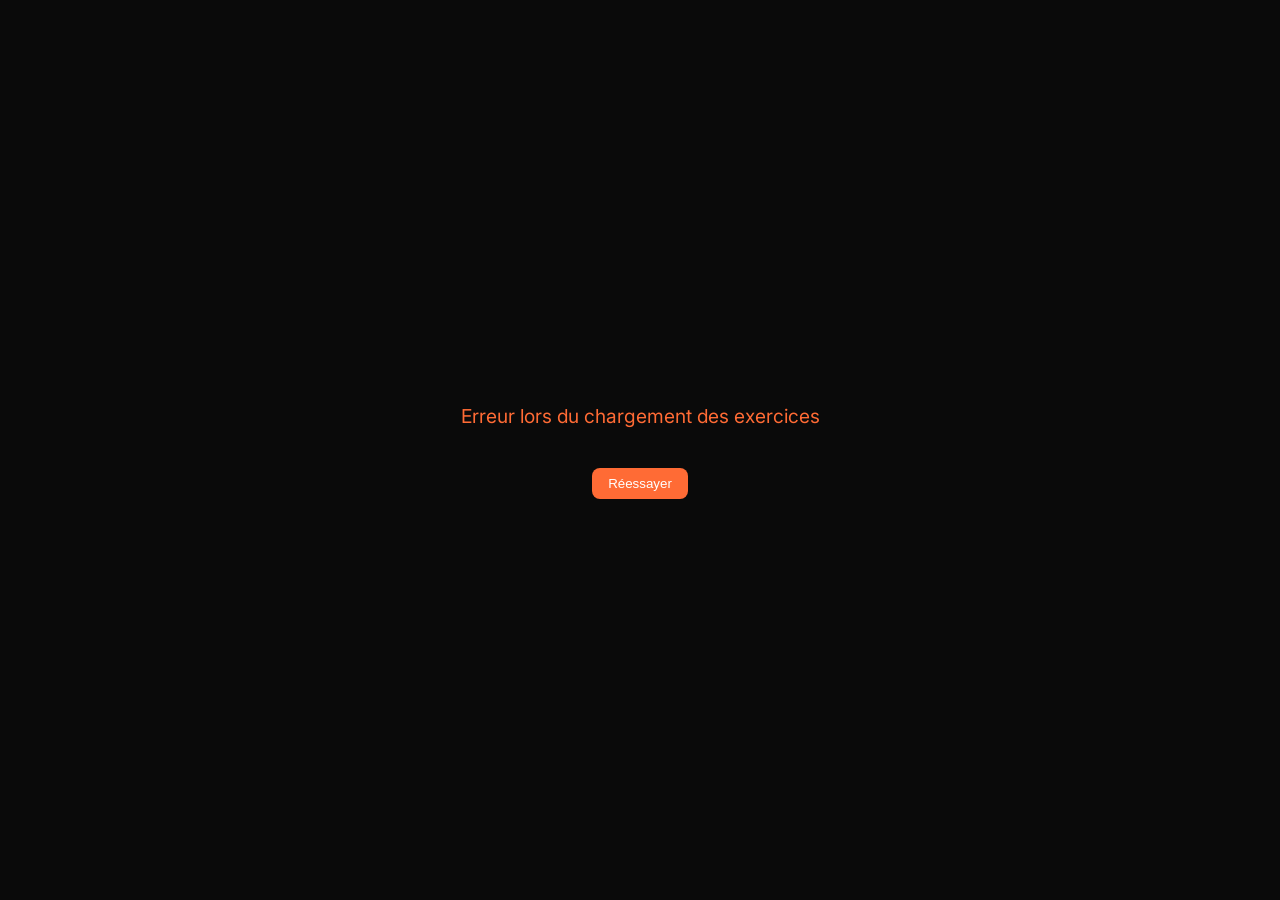
==== index.html @ 67a4e5ce "Versions 1 site Musculations" ====
<!DOCTYPE html>
<html lang="fr">

<head>
    <meta charset="UTF-8">
    <meta name="viewport" content="width=device-width, initial-scale=1.0">
    <meta name="description"
        content="Répertoire complet d'exercices de musculation avec illustrations, descriptions détaillées et vidéos explicatives pour chaque groupe musculaire.">
    <title>Exercices de Musculation | Guide Complet</title>
    <link rel="preconnect" href="https://fonts.googleapis.com">
    <link rel="preconnect" href="https://fonts.gstatic.com" crossorigin>
    <link
        href="https://fonts.googleapis.com/css2?family=Inter:wght@300;400;500;600;700;800&family=Outfit:wght@400;500;600;700;800&display=swap"
        rel="stylesheet">
    <link rel="stylesheet" href="styles.css">
    <!-- jsPDF for PDF export -->
    <script src="https://cdnjs.cloudflare.com/ajax/libs/jspdf/2.5.1/jspdf.umd.min.js"></script>
</head>

<body>
    <div class="app-container">
        <!-- Header -->
        <header class="header">
            <div class="header-content">
                <a href="#" class="logo" id="logo-home">
                    <img src="asset/logo.png" alt="Logo" class="logo-icon-img">
                    <span class="logo-text">Musculations</span>
                </a>
                <nav class="nav-breadcrumb" id="breadcrumb">
                    <!-- Dynamic breadcrumb -->
                </nav>
                <!-- Creator Mode Toggle Button -->
                <button class="creator-toggle-btn" id="my-sessions-btn" style="margin-right: 10px;">
                    <span class="creator-icon">📂</span>
                    <span class="creator-text">Mes Séances</span>
                </button>
                <button class="creator-toggle-btn" id="creator-toggle">
                    <span class="creator-icon">🛠️</span>
                    <span class="creator-text">Créer une séance</span>
                </button>
            </div>
        </header>

        <!-- Main Content -->
        <main class="main-content" id="main-content">
            <!-- Home View -->
            <section class="view view-home active" id="view-home">
                <div class="hero">
                    <h1 class="hero-title">
                        <span class="title-gradient">Exercices de Musculation</span>
                    </h1>
                    <p class="hero-subtitle">Découvrez des exercices détaillés pour chaque groupe musculaire</p>

                    <!-- Search Bar -->
                    <div class="search-container">
                        <div class="search-wrapper">
                            <span class="search-icon">🔍</span>
                            <input type="text" id="search-input" class="search-input"
                                placeholder="Rechercher un exercice..." autocomplete="off">
                            <button class="search-clear" id="search-clear" aria-label="Effacer">✕</button>
                        </div>
                        <div class="search-results" id="search-results">
                            <!-- Dynamic search results -->
                        </div>
                    </div>
                </div>

                <!-- Muscle Categories -->
                <div class="categories-section">
                    <h2 class="section-title">Groupes Musculaires</h2>
                    <div class="categories-grid" id="categories-grid">
                        <!-- Dynamic categories will be rendered here -->
                    </div>
                </div>
            </section>

            <!-- Muscle Exercises View -->
            <section class="view view-muscle" id="view-muscle">
                <div class="muscle-header">
                    <h2 class="muscle-title" id="muscle-title"><!-- Dynamic --></h2>
                    <p class="muscle-count" id="muscle-count"><!-- Dynamic --></p>
                    <button class="back-button back-button-detail" id="back-to-home">
                        <span class="back-icon">←</span>
                        <span>Retour à l'accueil</span>
                    </button>
                </div>

                <!-- Flex container for filter + exercises -->
                <div class="muscle-content-wrapper" id="muscle-content-wrapper">
                    <!-- Filter Panel (always visible when muscle has filters) -->
                    <aside class="filter-panel" id="filter-panel">
                        <div class="filter-panel-header">
                            <h3>Filtrer par chef</h3>
                        </div>
                        <div class="filter-panel-content" id="filter-checkboxes">
                            <!-- Dynamic checkboxes will be rendered here -->
                        </div>
                        <div class="filter-panel-actions">
                            <button class="filter-reset" id="filter-reset">Réinitialiser</button>
                        </div>
                    </aside>

                    <!-- Exercises Grid -->
                    <div class="exercises-grid" id="exercises-grid">
                        <!-- Dynamic exercises list -->
                    </div>
                </div>
            </section>

            <!-- Exercise Detail View -->
            <section class="view view-exercise" id="view-exercise">
                <article class="exercise-detail" id="exercise-detail">
                    <!-- Dynamic exercise detail including back button -->
                </article>
            </section>
        </main>

        <!-- Mode Selection Overlay -->
        <div class="mode-selection-overlay" id="mode-selection-overlay">
            <div class="mode-selection-container">
                <h2 class="mode-selection-title">🎯 Choisissez votre méthode</h2>
                <p class="mode-selection-subtitle">Chaque mode adapte l'interface à votre style d'entraînement</p>

                <div class="mode-cards-grid">
                    <!-- Mode BLOC -->
                    <div class="mode-card" data-mode="bloc">
                        <button class="mode-info-btn" data-mode="bloc" title="En savoir plus">?</button>
                        <div class="mode-card-icon">🏗️</div>
                        <h3 class="mode-card-title">Par Bloc</h3>
                        <p class="mode-card-desc">Séries classiques, un exercice à la fois</p>
                    </div>

                    <!-- Mode CIRCUIT -->
                    <div class="mode-card" data-mode="circuit">
                        <button class="mode-info-btn" data-mode="circuit" title="En savoir plus">?</button>
                        <div class="mode-card-icon">🔄</div>
                        <h3 class="mode-card-title">Circuit Training</h3>
                        <p class="mode-card-desc">Enchaînement rapide, repos en fin de tour</p>
                    </div>

                    <!-- Mode PARCOURS -->
                    <div class="mode-card" data-mode="parcours">
                        <button class="mode-info-btn" data-mode="parcours" title="En savoir plus">?</button>
                        <div class="mode-card-icon">⚡</div>
                        <h3 class="mode-card-title">Parcours / Chipper</h3>
                        <p class="mode-card-desc">Volume total à accomplir, à votre rythme</p>
                    </div>

                    <!-- Mode SUPERSET -->
                    <div class="mode-card" data-mode="superset">
                        <button class="mode-info-btn" data-mode="superset" title="En savoir plus">?</button>
                        <div class="mode-card-icon">🔗</div>
                        <h3 class="mode-card-title">Superset</h3>
                        <p class="mode-card-desc">Exercices couplés, intensité maximale</p>
                    </div>

                    <!-- Mode EMOM -->
                    <div class="mode-card" data-mode="emom">
                        <button class="mode-info-btn" data-mode="emom" title="En savoir plus">?</button>
                        <div class="mode-card-icon">⏱️</div>
                        <h3 class="mode-card-title">EMOM</h3>
                        <p class="mode-card-desc">Every Minute On the Minute</p>
                    </div>
                </div>

                <button class="mode-selection-close" id="mode-selection-close">✕ Annuler</button>
            </div>
        </div>

        <!-- Mode Info Modal -->
        <div class="mode-info-overlay" id="mode-info-overlay">
            <div class="mode-info-modal">
                <button class="mode-info-close" id="mode-info-close">✕</button>
                <h3 class="mode-info-title" id="mode-info-title">Titre du Mode</h3>
                <p class="mode-info-text" id="mode-info-text">Description du mode...</p>
                <button class="mode-info-ok" id="mode-info-ok">Compris !</button>
            </div>
        </div>

        <!-- Circuit Config Modal -->
        <div class="circuit-config-overlay" id="circuit-config-overlay">
            <div class="circuit-config-modal">
                <div class="modal-header">
                    <h3 class="modal-title">⚙️ Paramètres du Circuit</h3>
                    <button class="modal-close" id="circuit-config-close">✕</button>
                </div>
                <div class="circuit-config-body">
                    <div class="form-group">
                        <label for="circuit-tours">Nombre de Tours</label>
                        <input type="number" id="circuit-tours" min="1" max="20" value="3">
                    </div>
                    <div class="form-group">
                        <label for="circuit-effort">Temps d'effort par défaut (sec)</label>
                        <input type="number" id="circuit-effort" min="10" max="120" value="45">
                    </div>
                    <div class="form-group">
                        <label for="circuit-repos-exo">Repos entre exercices (sec)</label>
                        <input type="number" id="circuit-repos-exo" min="0" max="60" value="15">
                    </div>
                    <div class="form-group">
                        <label for="circuit-repos-tour">Repos fin de tour (sec)</label>
                        <input type="number" id="circuit-repos-tour" min="30" max="300" value="90">
                    </div>
                    <div class="modal-actions">
                        <button type="button" class="btn-cancel" id="circuit-config-cancel">Annuler</button>
                        <button type="button" class="btn-validate" id="circuit-config-save">✓ Sauvegarder</button>
                    </div>
                </div>
            </div>
        </div>

        <!-- EMOM Config Modal -->
        <div class="circuit-config-overlay" id="emom-config-overlay">
            <div class="circuit-config-modal">
                <div class="modal-header">
                    <h3 class="modal-title">⏱️ Configuration EMOM</h3>
                    <button class="modal-close" id="emom-config-close">✕</button>
                </div>
                <div class="circuit-config-body">
                    <div class="form-group">
                        <label for="emom-duration">Durée (minutes)</label>
                        <input type="number" id="emom-duration" min="1" max="60" value="20">
                    </div>
                    <div class="modal-actions">
                        <button type="button" class="btn-cancel" id="emom-config-cancel">Annuler</button>
                        <button type="button" class="btn-validate" id="emom-config-save">✓ Valider</button>
                    </div>
                </div>
            </div>
        </div>

        <!-- Generic Confirmation Modal -->
        <div class="circuit-config-overlay" id="confirmation-overlay" style="z-index: 1200;">
            <div class="circuit-config-modal">
                <div class="modal-header">
                    <h3 class="modal-title">⚠️ Êtes-vous sûr ?</h3>
                    <button class="modal-close" id="confirmation-close">✕</button>
                </div>
                <div class="circuit-config-body">
                    <p id="confirmation-message" style="margin-bottom: 20px; color: var(--text-primary);">Message de
                        confirmation...</p>
                    <div class="modal-actions">
                        <button type="button" class="btn-cancel" id="confirmation-cancel">Annuler</button>
                        <button type="button" class="btn-validate btn-danger" id="confirmation-ok"
                            style="background: var(--danger);">Oui, Confirmer</button>
                    </div>
                </div>
            </div>
        </div>

        <!-- Creator Sidebar -->
        <aside class="creator-sidebar" id="creator-sidebar">
            <div class="sidebar-header">
                <div class="sidebar-header-top">
                    <button class="btn-change-mode" id="btn-change-mode" title="Changer de mode">⬅ Mode</button>
                    <span class="current-mode-badge" id="current-mode-badge">Bloc</span>
                </div>
                <h2 class="sidebar-title">🏋️ Ma Séance</h2>
                <button class="sidebar-close" id="sidebar-close">✕</button>
            </div>

            <div class="sidebar-actions" id="sidebar-actions">
                <button class="btn-new-block" id="btn-new-block">
                    <span>➕</span> Nouveau Bloc
                </button>
            </div>

            <div class="sidebar-content" id="sidebar-content">
                <!-- Dynamic blocks will be rendered here -->
                <div class="sidebar-empty" id="sidebar-empty">
                    <div class="empty-icon">📋</div>
                    <p>Aucun bloc créé</p>
                    <p class="empty-hint">Cliquez sur "Nouveau Bloc" pour commencer</p>
                </div>
            </div>

            <div class="sidebar-footer">
                <button class="btn-save-session" id="btn-save-session">
                    💾 Sauvegarder
                </button>
                <button class="btn-export-pdf" id="btn-export-pdf">
                    📄 Télécharger (PDF)
                </button>
                <button class="btn-clear-workout" id="btn-clear-workout">
                    🗑️ Vider la séance
                </button>
            </div>
        </aside>

        <!-- Exercise Configuration Modal -->
        <div class="modal-overlay" id="modal-overlay" style="overflow-y: auto;">
            <div class="modal modal-wide" id="exercise-modal" style="margin: 50px auto;">
                <div class="modal-header">
                    <h3 class="modal-title" id="modal-title">Configurer l'exercice</h3>
                    <button class="modal-close" id="modal-close">✕</button>
                </div>
                <div class="modal-body-wide">
                    <!-- Left Column: Image -->
                    <div class="modal-image-column">
                        <div class="modal-exercise-image" id="modal-exercise-image">
                            <img src="asset/logo_muscu_app_2.png" alt="Exercise illustration" id="modal-img">
                        </div>
                        <div class="modal-exercise-name" id="modal-exercise-name">
                            <!-- Dynamic exercise name -->
                        </div>
                    </div>

                    <!-- Right Column: Form -->
                    <form class="modal-form-column" id="modal-form">
                        <div class="form-group">
                            <label for="input-sets">Nombre de séries *</label>
                            <input type="number" id="input-sets" min="1" max="20" value="3" required>
                        </div>

                        <div class="form-group">
                            <label for="input-reps">Répétitions *</label>
                            <input type="text" id="input-reps" placeholder="ex: 12 ou 8-12" required>
                        </div>

                        <div class="form-group">
                            <label for="input-rest">Temps de repos *</label>
                            <div class="input-with-unit">
                                <input type="number" id="input-rest" min="0" max="600" value="60" required>
                                <span class="input-unit">sec</span>
                            </div>
                        </div>

                        <!-- Load Percentage Field -->
                        <div class="form-group">
                            <label for="input-load">Charge (% 1RM)</label>
                            <div class="load-input-group">
                                <input type="range" id="input-load-slider" min="30" max="100" value="70" step="5"
                                    class="load-slider">
                                <div class="load-number-wrapper">
                                    <input type="number" id="input-load" min="30" max="100" value="70" step="5"
                                        class="load-number">
                                    <span class="input-unit">%</span>
                                </div>
                            </div>
                        </div>

                        <div class="form-group">
                            <label for="input-notes">Notes (optionnel)</label>
                            <textarea id="input-notes" placeholder="ex: Attention au dos, tempo lent..."></textarea>
                        </div>

                        <!-- Block selector (shown if multiple blocks) -->
                        <div class="form-group" id="block-selector-group" style="display: none;">
                            <label for="select-block">Ajouter au bloc</label>
                            <select id="select-block">
                                <!-- Dynamic options -->
                            </select>
                        </div>

                        <div class="modal-actions">
                            <button type="button" class="btn-cancel" id="btn-cancel">Annuler</button>
                            <button type="submit" class="btn-validate" id="btn-validate">✓ Valider</button>
                        </div>
                    </form>
                </div>
            </div>
        </div>

        <!-- Block Name Modal -->
        <div class="modal-overlay" id="block-modal-overlay">
            <div class="modal modal-small" id="block-modal">
                <div class="modal-header">
                    <h3 class="modal-title">Nouveau Bloc</h3>
                    <button class="modal-close" id="block-modal-close">✕</button>
                </div>
                <form class="modal-content" id="block-form">
                    <div class="form-group">
                        <label for="input-block-name">Nom du bloc</label>
                        <input type="text" id="input-block-name" placeholder="ex: Échauffement, Jambes..." required>
                    </div>
                    <div class="modal-actions">
                        <button type="button" class="btn-cancel" id="block-cancel">Annuler</button>
                        <button type="submit" class="btn-validate">✓ Créer</button>
                    </div>
                </form>
            </div>
        </div>

        <!-- My Sessions View -->
        <section class="view view-my-sessions" id="view-my-sessions">
            <div class="my-sessions-header">
                <h1 class="hero-title"><span class="title-gradient">Mes Dossiers</span></h1>
                <div class="search-container" style="max-width: 600px; margin: 10px auto;">
                    <div class="search-wrapper">
                        <span class="search-icon">📂</span>
                        <input type="text" id="sessions-search-input" class="search-input"
                            placeholder="Rechercher dans mes dossiers..." autocomplete="off">
                    </div>
                </div>
            </div>

            <div class="sessions-actions">
                <button class="action-btn-primary" id="btn-create-folder">➕ Nouveau Dossier</button>
            </div>

            <!-- Breadcrumb for folder navigation -->
            <div class="folder-breadcrumb" id="folder-breadcrumb" style="display: none;">
                <span class="breadcrumb-item" data-id="root">Mes Dossiers</span>
                <span class="breadcrumb-separator">/</span>
                <span class="breadcrumb-item active" id="current-folder-name">Nom du Dossier</span>
            </div>

            <div class="folders-grid" id="folders-grid">
                <!-- Dynamic Folders/Sessions content -->
                <div class="empty-state" id="folders-empty-state">
                    <div class="empty-icon">📂</div>
                    <h3>Aucun dossier trouvé</h3>
                    <p>Commencez par créer votre premier dossier pour organiser vos séances.</p>
                    <button class="action-btn-primary" onclick="createNewFolder()">➕ Créer un premier dossier</button>
                </div>
            </div>
        </section>

        <!-- Footer -->
        <footer class="footer">
            <p>© 2026 FitExercices - Guide de Musculation</p>
        </footer>

        <!-- Loading Overlay -->
        <div class="loading-overlay" id="loading">
            <div class="loading-spinner"></div>
            <p>Chargement des exercices...</p>
        </div>
        </main>

        <!-- Save Session Modal -->
        <div class="circuit-config-overlay" id="save-session-overlay">
            <div class="circuit-config-modal">
                <div class="modal-header">
                    <h3 class="modal-title">💾 Enregistrer la séance</h3>
                    <button class="modal-close" id="save-session-close">✕</button>
                </div>
                <div class="circuit-config-body">
                    <div class="form-group">
                        <label for="save-session-name">Nom de la séance</label>
                        <input type="text" id="save-session-name" placeholder="Ex: Pectoraux Lundi" required>
                    </div>
                    <div class="form-group">
                        <label for="save-session-folder">Dossier</label>
                        <div class="select-wrapper">
                            <select id="save-session-folder" required>
                                <option value="" disabled selected>Choisir un dossier...</option>
                            </select>
                        </div>
                        <div class="folder-creation-link">
                            <a href="#" id="link-create-folder-modal">➕ Créer un nouveau dossier</a>
                        </div>
                    </div>
                    <div class="modal-actions">
                        <button type="button" class="btn-cancel" id="save-session-cancel">Annuler</button>
                        <button type="button" class="btn-validate" id="save-session-confirm" disabled>✓ Valider</button>
                    </div>
                </div>
            </div>
        </div>

        <!-- Superset Block Config Modal -->
        <div class="circuit-config-overlay" id="superset-block-overlay">
            <div class="circuit-config-modal">
                <div class="modal-header">
                    <h3 class="modal-title">⚙️ Configurer le Superset</h3>
                    <button class="modal-close" id="superset-block-close">✕</button>
                </div>
                <div class="circuit-config-body">
                    <div class="form-group">
                        <label>Nombre de séries</label>
                        <input type="number" id="superset-sets" class="config-input" value="4" min="1" max="10">
                    </div>
                    <div class="form-group">
                        <label>Temps de repos (sec)</label>
                        <div class="slider-container">
                            <input type="range" id="superset-rest-slider" min="0" max="600" step="15" value="90"
                                oninput="document.getElementById('superset-rest').value = this.value">
                            <input type="number" id="superset-rest" class="config-input-small" value="90" min="0"
                                max="600" step="15"
                                oninput="document.getElementById('superset-rest-slider').value = this.value">
                        </div>
                    </div>
                    <div class="modal-actions">
                        <button type="button" class="btn-cancel" id="superset-block-cancel">Annuler</button>
                        <button type="button" class="btn-validate" id="superset-block-confirm">✓ Valider</button>
                    </div>
                </div>
            </div>
        </div>

    </div>

    <script src="app.js"></script>
    <script src="creator-mode.js"></script>
    <script src="session-manager.js"></script>
</body>

</html>
---- styles.css ----
/* ===== CSS Variables - Black & White Modern Theme ===== */
:root {
    /* Monochrome Palette */
    --bg-primary: #0a0a0a;
    --bg-secondary: #141414;
    --bg-tertiary: #1a1a1a;
    --bg-card: #1f1f1f;
    --bg-hover: #2a2a2a;

    --text-primary: #ffffff;
    --text-secondary: #b3b3b3;
    --text-muted: #666666;

    --text-muted: #666666;

    --danger: #ef4444;
    --accent: #ffffff;
    --accent-dim: rgba(255, 255, 255, 0.1);
    --accent-glow: rgba(255, 255, 255, 0.15);

    --border-color: rgba(255, 255, 255, 0.1);
    --border-light: rgba(255, 255, 255, 0.05);

    /* Shadows */
    --shadow-sm: 0 2px 4px rgba(0, 0, 0, 0.3);
    --shadow-md: 0 4px 12px rgba(0, 0, 0, 0.4);
    --shadow-lg: 0 8px 32px rgba(0, 0, 0, 0.5);
    --shadow-glow: 0 0 30px rgba(255, 255, 255, 0.1);

    /* Radius */
    --radius-sm: 8px;
    --radius-md: 12px;
    --radius-lg: 20px;
    --radius-xl: 28px;
    --radius-full: 9999px;

    /* Transitions */
    --transition-fast: 0.15s cubic-bezier(0.4, 0, 0.2, 1);
    --transition-medium: 0.3s cubic-bezier(0.4, 0, 0.2, 1);
    --transition-slow: 0.5s cubic-bezier(0.4, 0, 0.2, 1);

    /* Typography */
    --font-display: 'Outfit', sans-serif;
    --font-body: 'Inter', -apple-system, BlinkMacSystemFont, sans-serif;
}

/* ===== Reset & Base ===== */
*,
*::before,
*::after {
    margin: 0;
    padding: 0;
    box-sizing: border-box;
}

html {
    scroll-behavior: smooth;
}

body {
    font-family: var(--font-body);
    background: #050505;
    color: var(--text-primary);
    line-height: 1.6;
    min-height: 100vh;
    overflow-x: hidden;
    -webkit-font-smoothing: antialiased;
    position: relative;
    isolation: isolate;
    /* Create stacking context */
}

/* Floating Orbs Background */
body::before,
body::after {
    content: "";
    position: fixed;
    border-radius: 50%;
    filter: blur(120px);
    /* Increased blur for softness */
    z-index: -1;
    opacity: 0.3;
    /* Subtle visibility */
    animation: floatingOrb 25s infinite alternate ease-in-out;
}

body::before {
    top: -10%;
    left: -10%;
    width: 60vw;
    height: 60vw;
    background: #262626;
    /* Dark Gray */
    animation-duration: 30s;
}

body::after {
    bottom: -10%;
    right: -10%;
    width: 70vw;
    height: 70vw;
    background: #404040;
    /* Slightly lighter Anthracite */
    animation-delay: -5s;
}

@keyframes floatingOrb {
    0% {
        transform: translate(0, 0) scale(1);
    }

    33% {
        transform: translate(40px, 60px) scale(1.1);
    }

    66% {
        transform: translate(-30px, 30px) scale(0.95);
    }

    100% {
        transform: translate(0, 0) scale(1);
    }
}

/* ===== Animations ===== */
@keyframes fadeIn {
    from {
        opacity: 0;
    }

    to {
        opacity: 1;
    }
}

@keyframes fadeInUp {
    from {
        opacity: 0;
        transform: translateY(30px);
    }

    to {
        opacity: 1;
        transform: translateY(0);
    }
}

@keyframes fadeInDown {
    from {
        opacity: 0;
        transform: translateY(-20px);
    }

    to {
        opacity: 1;
        transform: translateY(0);
    }
}

@keyframes slideInRight {
    from {
        opacity: 0;
        transform: translateX(50px);
    }

    to {
        opacity: 1;
        transform: translateX(0);
    }
}

@keyframes scaleIn {
    from {
        opacity: 0;
        transform: scale(0.9);
    }

    to {
        opacity: 1;
        transform: scale(1);
    }
}

@keyframes pulse {

    0%,
    100% {
        transform: scale(1);
    }

    50% {
        transform: scale(1.05);
    }
}

@keyframes shimmer {
    0% {
        background-position: -200% 0;
    }

    100% {
        background-position: 200% 0;
    }
}

@keyframes float {

    0%,
    100% {
        transform: translateY(0);
    }

    50% {
        transform: translateY(-10px);
    }
}

@keyframes glow {

    0%,
    100% {
        box-shadow: 0 0 20px rgba(255, 255, 255, 0.1);
    }

    50% {
        box-shadow: 0 0 40px rgba(255, 255, 255, 0.2);
    }
}

/* ===== App Container ===== */
.app-container {
    min-height: 100vh;
    display: flex;
    flex-direction: column;
}

/* ===== Header ===== */
.header {
    position: fixed;
    top: 0;
    left: 0;
    right: 0;
    z-index: 100;
    background: rgba(10, 10, 10, 0.85);
    backdrop-filter: blur(20px);
    border-bottom: 1px solid var(--border-color);
    animation: fadeInDown 0.6s ease;
}

.header-content {
    max-width: 1400px;
    margin: 0 auto;
    padding: 16px 32px;
    display: flex;
    align-items: center;
    justify-content: space-between;
}

.logo {
    display: flex;
    align-items: center;
    gap: 12px;
    text-decoration: none;
    color: var(--text-primary);
    transition: var(--transition-medium);
}

.logo:hover {
    transform: scale(1.02);
}

.logo-icon {
    font-size: 32px;
    animation: pulse 2s ease-in-out infinite;
}

.logo-icon-img {
    width: 40px;
    height: 40px;
    object-fit: contain;
}

.logo-text {
    font-family: var(--font-display);
    font-size: 24px;
    font-weight: 700;
    letter-spacing: -0.5px;
}

/* Breadcrumb */
.nav-breadcrumb {
    display: flex;
    align-items: center;
    gap: 8px;
    font-size: 14px;
    color: var(--text-muted);
}

.breadcrumb-item {
    color: var(--text-secondary);
    text-decoration: none;
    transition: var(--transition-fast);
}

.breadcrumb-item:hover {
    color: var(--text-primary);
}

.breadcrumb-separator {
    color: var(--text-muted);
}

/* ===== Main Content ===== */
.main-content {
    flex: 1;
    padding-top: 80px;
}

/* ===== Views ===== */
.view {
    display: none;
    animation: fadeIn 0.4s ease;
}

.view.active {
    display: block;
}

/* ===== Hero Section ===== */
.hero {
    max-width: 800px;
    margin: 0 auto;
    padding: 80px 32px 60px;
    text-align: center;
    animation: fadeInUp 0.8s ease;
    position: relative;
    z-index: 50;
}

.hero-title {
    font-family: var(--font-display);
    font-size: clamp(36px, 6vw, 64px);
    font-weight: 800;
    line-height: 1.1;
    margin-bottom: 20px;
}

.title-gradient {
    background: linear-gradient(135deg, #ffffff 0%, #888888 50%, #ffffff 100%);
    background-size: 200% auto;
    -webkit-background-clip: text;
    -webkit-text-fill-color: transparent;
    background-clip: text;
    animation: shimmer 3s linear infinite;
}

.hero-subtitle {
    font-size: 18px;
    color: var(--text-secondary);
    max-width: 500px;
    margin: 0 auto 40px;
    animation: fadeIn 1s ease 0.3s both;
}

/* Modular Detail Layout */
.detail-grid {
    display: flex;
    flex-direction: column;
    gap: 40px;
    max-width: 900px;
    margin: 0 auto;
}

.detail-block {
    background: rgba(30, 30, 30, 0.6);
    /* Modern dark glass effect */
    backdrop-filter: blur(10px);
    border: 1px solid rgba(255, 255, 255, 0.08);
    border-radius: 24px;
    padding: 30px;
    box-shadow: 0 10px 30px rgba(0, 0, 0, 0.3);
    animation: fadeInUp 0.5s ease both;
    overflow: hidden;
    /* Contains children border-radius */
}

.detail-block:nth-child(2) {
    animation-delay: 0.1s;
}

.detail-block:nth-child(3) {
    animation-delay: 0.2s;
}

.block-header {
    display: flex;
    align-items: center;
    gap: 12px;
    font-size: 1.1rem;
    font-weight: 700;
    color: var(--accent);
    margin-bottom: 25px;
    text-transform: uppercase;
    letter-spacing: 1px;
    border-bottom: 1px solid rgba(255, 255, 255, 0.05);
    padding-bottom: 15px;
}

.block-icon {
    font-size: 1.4rem;
    filter: drop-shadow(0 2px 4px rgba(0, 0, 0, 0.3));
}

.exercise-image-container {
    width: 100%;
    max-height: 600px;
    /* Maximum height to prevent overly tall images */
    border-radius: 16px;
    overflow: hidden;
    background: rgba(0, 0, 0, 0.2);
    margin: 0;
    display: flex;
    justify-content: center;
    align-items: center;
}

.exercise-image {
    width: 100%;
    height: auto;
    max-height: 600px;
    object-fit: contain;
    /* Show full image without cropping */
}

/* ===== Search ===== */
.search-container {
    position: relative;
    max-width: 500px;
    margin: 0 auto;
    animation: fadeInUp 0.8s ease 0.2s both;
}

.search-wrapper {
    position: relative;
    display: flex;
    align-items: center;
}

.search-icon {
    position: absolute;
    left: 20px;
    font-size: 18px;
    pointer-events: none;
    opacity: 0.5;
}

.search-input {
    width: 100%;
    padding: 18px 50px 18px 55px;
    background: var(--bg-card);
    border: 1px solid var(--border-color);
    border-radius: var(--radius-full);
    color: var(--text-primary);
    font-size: 16px;
    font-family: inherit;
    transition: var(--transition-medium);
}

.search-input::placeholder {
    color: var(--text-muted);
}

.search-input:focus {
    outline: none;
    border-color: var(--accent);
    box-shadow: var(--shadow-glow);
}

.search-clear {
    position: absolute;
    right: 15px;
    width: 32px;
    height: 32px;
    border: none;
    background: var(--bg-hover);
    border-radius: 50%;
    color: var(--text-secondary);
    font-size: 14px;
    cursor: pointer;
    opacity: 0;
    transition: var(--transition-fast);
}

.search-input:not(:placeholder-shown)+.search-clear {
    opacity: 1;
}

.search-clear:hover {
    background: var(--accent-dim);
    color: var(--text-primary);
}

/* Search Results */
.search-results {
    position: absolute;
    top: calc(100% + 10px);
    left: 0;
    right: 0;
    background: var(--bg-card);
    border: 1px solid var(--border-color);
    border-radius: var(--radius-lg);
    max-height: 400px;
    overflow-y: auto;
    display: none;
    z-index: 50;
    box-shadow: var(--shadow-lg);
    animation: scaleIn 0.2s ease;
}

.search-results.active {
    display: block;
}

.search-result-item {
    display: flex;
    align-items: center;
    gap: 12px;
    padding: 14px 20px;
    cursor: pointer;
    border-bottom: 1px solid var(--border-light);
    transition: var(--transition-fast);
}

.search-result-item:last-child {
    border-bottom: none;
}

.search-result-item:hover {
    background: var(--bg-hover);
}

.search-result-muscle {
    background: #333333;
    color: #fff;
    padding: 4px 10px;
    border-radius: 6px;
    font-size: 11px;
    font-weight: 700;
    text-transform: uppercase;
    letter-spacing: 0.5px;
    white-space: nowrap;
    min-width: 80px;
    text-align: center;
    box-shadow: 0 2px 4px rgba(0, 0, 0, 0.2);
}

.search-result-name {
    font-weight: 500;
    color: var(--text-primary);
}

/* ===== Categories Section ===== */
.categories-section {
    max-width: 1200px;
    margin: 0 auto;
    padding: 0 32px 80px;
}

.section-title {
    font-family: var(--font-display);
    font-size: 28px;
    font-weight: 700;
    text-align: center;
    margin-bottom: 40px;
    animation: fadeIn 0.8s ease 0.4s both;
}

/* Categories Grid */
.categories-grid {
    display: grid;
    grid-template-columns: repeat(auto-fit, minmax(250px, 1fr));
    gap: 20px;
}

/* Video Container - adjusted for block */
.video-container {
    position: relative;
    width: 100%;
    /* max-width removed here to let block padding contrain it */
    aspect-ratio: 16 / 9;
    margin: 0;
    /* Margins handled by block */
    border-radius: 16px;
    overflow: hidden;
    box-shadow: var(--shadow-md);
}

/* Category Card */
.category-card {
    position: relative;
    background: var(--bg-card);
    border: 1px solid var(--border-color);
    border-radius: var(--radius-lg);
    overflow: hidden;
    cursor: pointer;
    transition: var(--transition-medium);
    animation: fadeInUp 0.6s ease both;
}

.category-card:nth-child(1) {
    animation-delay: 0.1s;
}

.category-card:nth-child(2) {
    animation-delay: 0.15s;
}

.category-card:nth-child(3) {
    animation-delay: 0.2s;
}

.category-card:nth-child(4) {
    animation-delay: 0.25s;
}

.category-card:nth-child(5) {
    animation-delay: 0.3s;
}

.category-card:nth-child(6) {
    animation-delay: 0.35s;
}

.category-card:nth-child(7) {
    animation-delay: 0.4s;
}

.category-card:nth-child(8) {
    animation-delay: 0.45s;
}

.category-card:nth-child(9) {
    animation-delay: 0.5s;
}

.category-card:nth-child(10) {
    animation-delay: 0.55s;
}

.category-card:hover {
    transform: translateY(-8px);
    border-color: var(--accent);
    box-shadow: var(--shadow-lg), var(--shadow-glow);
}

.category-card:hover .category-image {
    transform: scale(1.05);
    filter: brightness(1.1);
}

.category-image-container {
    position: relative;
    height: 200px;
    overflow: hidden;
    background: var(--bg-secondary);
}

.category-image {
    width: 100%;
    height: 100%;
    object-fit: contain;
    object-position: center;
    transition: var(--transition-slow);
    filter: brightness(0.9);
}

.category-icon {
    position: absolute;
    top: 50%;
    left: 50%;
    transform: translate(-50%, -50%);
    font-size: 64px;
    opacity: 0.7;
    filter: drop-shadow(0 2px 4px rgba(0, 0, 0, 0.5));
}

.category-content {
    padding: 20px;
    border-top: 1px solid var(--border-light);
}

.category-name {
    font-family: var(--font-display);
    font-size: 18px;
    font-weight: 600;
    color: var(--text-primary);
    margin-bottom: 6px;
}

.category-count {
    font-size: 14px;
    color: var(--text-muted);
    font-weight: 500;
}

/* ===== Muscle View ===== */
.view-muscle {
    padding: 100px 32px 80px;
    max-width: 1200px;
    margin: 0 auto;
}

.back-button {
    display: inline-flex;
    align-items: center;
    gap: 8px;
    padding: 12px 24px;
    background: var(--bg-card);
    border: 1px solid var(--border-color);
    border-radius: var(--radius-full);
    color: var(--text-primary);
    font-size: 14px;
    font-weight: 500;
    cursor: pointer;
    transition: var(--transition-medium);
    margin-bottom: 30px;
    animation: fadeInUp 0.4s ease;
}

.back-button:hover {
    background: var(--bg-hover);
    border-color: var(--accent);
    transform: translateX(-5px);
}

.back-icon {
    font-size: 18px;
    transition: var(--transition-fast);
}

.back-button:hover .back-icon {
    transform: translateX(-3px);
}

.muscle-header {
    text-align: center;
    margin-bottom: 50px;
    animation: fadeInUp 0.5s ease 0.1s both;
}

.muscle-title {
    font-family: var(--font-display);
    font-size: clamp(32px, 5vw, 48px);
    font-weight: 800;
    margin-bottom: 10px;
}

.muscle-count {
    font-size: 16px;
    color: var(--text-muted);
}

/* Exercises Grid */
.exercises-grid {
    display: grid;
    grid-template-columns: repeat(auto-fill, minmax(300px, 1fr));
    gap: 24px;
}

/* Exercise Card */
.exercise-card {
    background: var(--bg-card);
    border: 1px solid var(--border-color);
    border-radius: 16px;
    /* overflow: hidden; Removed to properly show content/shadows if needed, or kept if essential. Keeping hidden for radius but ensuring padding handles content */
    overflow: hidden;
    cursor: pointer;
    transition: transform 0.3s ease, box-shadow 0.3s ease, border-color 0.3s ease;
    animation: fadeInUp 0.5s ease backwards;
    /* backwards ensures opacity 0 before animation starts */

    /* Layout Fixes */
    box-sizing: border-box;
    padding: 24px;
    display: flex;
    flex-direction: column;
    align-items: center;
    justify-content: center;
    text-align: center;
    min-height: 120px;
    box-shadow: var(--shadow-sm);
}

.exercise-card:hover {
    transform: scale(1.05);
    border-color: var(--accent);
    box-shadow: var(--shadow-lg);
    z-index: 10;
}

.exercise-card-content {
    /* Removed specific padding wrapper since we pad the card itself now, 
       but keeping class for compatibility if used elsewhere */
    width: 100%;
}

.exercise-card-name {
    font-family: var(--font-display);
    font-size: 18px;
    font-weight: 600;
    color: var(--text-primary);
    margin-bottom: 8px;
    line-height: 1.3;
}

.exercise-card-muscle {
    font-size: 13px;
    color: var(--text-muted);
    text-transform: uppercase;
    letter-spacing: 1px;
}

/* ===== Exercise Detail View ===== */
.view-exercise {
    padding: 100px 32px 80px;
    max-width: 900px;
    margin: 0 auto;
}

.exercise-detail {
    animation: fadeInUp 0.5s ease;
}

.exercise-detail-header {
    text-align: center;
    margin-bottom: 60px;
    /* Increased header spacing */
}

.exercise-detail-title {
    font-family: var(--font-display);
    font-size: clamp(28px, 4vw, 40px);
    font-weight: 800;
    margin-bottom: 12px;
}

.exercise-detail-muscle {
    display: inline-block;
    padding: 8px 20px;
    background: var(--accent-dim);
    border: 1px solid var(--border-color);
    border-radius: var(--radius-full);
    font-size: 14px;
    color: var(--text-secondary);
}

.exercise-detail-content {
    background: var(--bg-card);
    border: 1px solid var(--border-color);
    border-radius: var(--radius-xl);
    padding: 40px;
}

.exercise-video {
    margin-bottom: 30px;
}

.video-link {
    display: flex;
    align-items: center;
    justify-content: center;
    gap: 12px;
    padding: 18px 32px;
    background: var(--text-primary);
    color: var(--bg-primary);
    text-decoration: none;
    border-radius: var(--radius-md);
    font-weight: 600;
    font-size: 16px;
    transition: var(--transition-medium);
}

.video-link:hover {
    transform: scale(1.02);
    box-shadow: var(--shadow-glow);
}

.exercise-description {
    padding-top: 30px;
    border-top: 1px solid var(--border-color);
}

.exercise-description h3 {
    font-family: var(--font-display);
    font-size: 20px;
    font-weight: 600;
    margin-bottom: 16px;
}

.exercise-description p {
    color: var(--text-primary);
    /* Darker text for better contrast */
    line-height: 1.8;
    font-size: 18px;
    /* Increased font size */
    white-space: pre-line;
}

/* Phase Badges */
.video-fallback {
    text-align: center;
    margin-top: 10px;
    margin-bottom: 30px;
}

.video-fallback-link {
    display: inline-flex;
    align-items: center;
    gap: 8px;
    font-size: 14px;
    color: var(--text-muted);
    text-decoration: none;
    padding: 8px 16px;
    background: var(--bg-hover);
    border-radius: var(--radius-full);
    transition: var(--transition-medium);
}

.video-fallback-link:hover {
    color: var(--text-primary);
    background: var(--accent-dim);
}

.phase-block {
    margin-top: 24px;
    margin-bottom: 12px;
}

.phase-badge {
    display: inline-block;
    padding: 8px 16px;
    border-radius: 20px;
    font-weight: 700;
    font-size: 14px;
    text-transform: uppercase;
    letter-spacing: 0.5px;
    color: #fff;
    box-shadow: 0 2px 4px rgba(0, 0, 0, 0.2);
}

.phase-initial {
    background: linear-gradient(135deg, #3b82f6, #2563eb);
    /* Blue */
}

.phase-movement {
    background: linear-gradient(135deg, #f59e0b, #d97706);
    /* Orange */
}

.phase-final {
    background: linear-gradient(135deg, #10b981, #059669);
    /* Green */
}

/* ===== Footer ===== */
.footer {
    padding: 30px;
    text-align: center;
    border-top: 1px solid var(--border-color);
    color: var(--text-muted);
    font-size: 14px;
}

/* ===== Loading ===== */
.loading-overlay {
    position: fixed;
    inset: 0;
    background: var(--bg-primary);
    display: flex;
    flex-direction: column;
    align-items: center;
    justify-content: center;
    gap: 20px;
    z-index: 1000;
    transition: opacity 0.4s ease;
}

.loading-overlay.hidden {
    opacity: 0;
    pointer-events: none;
}

.loading-spinner {
    width: 50px;
    height: 50px;
    border: 3px solid var(--border-color);
    border-top-color: var(--accent);
    border-radius: 50%;
    animation: spin 1s linear infinite;
}

@keyframes spin {
    to {
        transform: rotate(360deg);
    }
}

.loading-overlay p {
    color: var(--text-secondary);
    font-size: 16px;
}

/* ===== Error State ===== */
.error-message {
    text-align: center;
    padding: 60px 20px;
}

.error-icon {
    font-size: 64px;
    margin-bottom: 20px;
}

.error-text {
    color: var(--text-secondary);
    font-size: 18px;
}

/* ===== Scrollbar ===== */
::-webkit-scrollbar {
    width: 8px;
}

::-webkit-scrollbar-track {
    background: var(--bg-secondary);
}

::-webkit-scrollbar-thumb {
    background: var(--border-color);
    border-radius: 4px;
}

::-webkit-scrollbar-thumb:hover {
    background: var(--text-muted);
}

/* ===== Responsive ===== */
@media (max-width: 768px) {
    .header-content {
        padding: 12px 20px;
    }

    .logo-text {
        font-size: 20px;
    }

    .hero {
        padding: 60px 20px 40px;
    }

    .hero-subtitle {
        font-size: 16px;
    }

    .categories-section {
        padding: 0 20px 60px;
    }

    .section-title {
        font-size: 24px;
        margin-bottom: 30px;
    }

    .categories-grid {
        grid-template-columns: 1fr;
        gap: 16px;
    }

    .category-image-container {
        height: 160px;
    }

    .view-muscle,
    .view-exercise {
        padding: 90px 20px 60px;
    }

    .exercises-grid {
        grid-template-columns: 1fr;
    }

    .exercise-detail-content {
        padding: 24px;
    }
}

/* ===== Selection ===== */
::selection {
    background: var(--accent);
    color: var(--bg-primary);
}

/* ===== Exercise Detail View ===== */
@keyframes titleSlideIn {
    from {
        opacity: 0;
        transform: translateY(-20px);
    }

    to {
        opacity: 1;
        transform: translateY(0);
    }
}

@keyframes fadeInUp {
    from {
        opacity: 0;
        transform: translateY(20px);
    }

    to {
        opacity: 1;
        transform: translateY(0);
    }
}

.exercise-detail-header {
    text-align: center;
    margin-bottom: 40px;
}

.exercise-detail-title {
    font-family: var(--font-display);
    font-size: clamp(2rem, 5vw, 3rem);
    font-weight: 800;
    color: var(--accent);
    margin-bottom: 20px;
    animation: titleSlideIn 0.6s ease-out forwards;
    text-shadow: 0 2px 20px rgba(255, 255, 255, 0.1);
    letter-spacing: -0.02em;
}

.back-button-detail {
    display: inline-flex;
    align-items: center;
    gap: 8px;
    padding: 12px 24px;
    background: var(--bg-card);
    border: 1px solid var(--border-color);
    border-radius: var(--radius-pill);
    color: var(--text-secondary);
    font-size: 14px;
    font-weight: 500;
    cursor: pointer;
    transition: var(--transition-fast);
    animation: fadeInUp 0.5s ease-out 0.3s backwards;
}

.back-button-detail:hover {
    background: var(--bg-hover);
    border-color: var(--accent);
    color: var(--text-primary);
    transform: translateX(-4px);
}

.back-button-detail .back-icon {
    font-size: 16px;
    transition: var(--transition-fast);
}

.back-button-detail:hover .back-icon {
    transform: translateX(-4px);
}

/* Detail Grid Layout */
.detail-grid {
    display: grid;
    grid-template-columns: 1fr;
    gap: 32px;
    max-width: 1000px;
    margin: 0 auto;
}

.detail-block {
    background: var(--bg-card);
    border: 1px solid var(--border-color);
    border-radius: var(--radius-lg);
    overflow: hidden;
    animation: fadeInUp 0.5s ease-out backwards;
}

.detail-block.block-image {
    animation-delay: 0.1s;
}

.detail-block.block-description {
    animation-delay: 0.2s;
}

.detail-block.block-video {
    animation-delay: 0.3s;
}

.block-header {
    display: flex;
    align-items: center;
    gap: 10px;
    padding: 16px 20px;
    background: var(--bg-secondary);
    border-bottom: 1px solid var(--border-color);
    font-family: var(--font-display);
    font-weight: 600;
    font-size: 14px;
    color: var(--text-primary);
    text-transform: uppercase;
    letter-spacing: 0.05em;
}

.block-icon {
    font-size: 18px;
}

/* Exercise Image */
.exercise-image-container {
    display: flex;
    justify-content: center;
    align-items: center;
    padding: 20px;
    background: var(--bg-secondary);
    min-height: 300px;
    max-height: 600px;
}

.exercise-image {
    max-width: 100%;
    max-height: 500px;
    height: auto;
    object-fit: contain;
    border-radius: var(--radius-md);
}

/* Exercise Description */
.exercise-description {
    padding: 24px;
    font-size: 15px;
    line-height: 1.8;
    color: var(--text-secondary);
}

.phase-block {
    margin: 16px 0 8px;
}

.phase-badge {
    display: inline-block;
    padding: 6px 14px;
    border-radius: var(--radius-pill);
    font-size: 12px;
    font-weight: 600;
    text-transform: uppercase;
    letter-spacing: 0.05em;
}

.phase-initial {
    background: rgba(33, 150, 243, 0.2);
    color: #2196F3;
}

.phase-movement {
    background: rgba(76, 175, 80, 0.2);
    color: #4CAF50;
}

.phase-final {
    background: rgba(255, 152, 0, 0.2);
    color: #FF9800;
}

/* Video Container */
.video-container {
    position: relative;
    width: 100%;
    padding-bottom: 56.25%;
    /* 16:9 aspect ratio */
    height: 0;
    background: #000;
}

.video-container iframe {
    position: absolute;
    top: 0;
    left: 0;
    width: 100%;
    height: 100%;
    border: none;
}

.video-container-placeholder {
    display: flex;
    justify-content: center;
    align-items: center;
    padding: 60px 20px;
    background: var(--bg-secondary);
}

.video-link-button {
    display: inline-flex;
    align-items: center;
    gap: 10px;
    padding: 16px 32px;
    background: #FF0000;
    color: #fff;
    font-weight: 600;
    font-size: 16px;
    border-radius: var(--radius-pill);
    text-decoration: none;
    transition: var(--transition-fast);
}

.video-link-button:hover {
    background: #CC0000;
    transform: scale(1.05);
}

.video-fallback {
    padding: 12px 20px;
    background: var(--bg-secondary);
    border-top: 1px solid var(--border-color);
    text-align: center;
}

.video-fallback-link {
    font-size: 13px;
    color: var(--text-muted);
    text-decoration: none;
    transition: var(--transition-fast);
}

.video-fallback-link:hover {
    color: var(--accent);
}

/* Muscle Content Wrapper - Flex container for filter + exercises */
.muscle-content-wrapper {
    display: flex;
    gap: 24px;
    align-items: flex-start;
}

/* Filter Panel - Inline push layout */
.filter-panel {
    width: 0;
    min-width: 0;
    overflow: hidden;
    background: var(--bg-card);
    border: 1px solid var(--border-color);
    border-radius: var(--radius-lg);
    display: flex;
    flex-direction: column;
    transition: width 0.3s ease, min-width 0.3s ease, opacity 0.3s ease, padding 0.3s ease;
    opacity: 0;
    flex-shrink: 0;
}

.filter-panel.open {
    width: 280px;
    min-width: 280px;
    opacity: 1;
}

.filter-panel-header {
    display: flex;
    justify-content: space-between;
    align-items: center;
    padding: 20px;
    border-bottom: 1px solid var(--border-color);
}

.filter-panel-header h3 {
    font-family: var(--font-display);
    font-size: 16px;
    font-weight: 700;
    color: var(--text-primary);
    white-space: nowrap;
}

.filter-panel-content {
    flex: 1;
    padding: 16px;
    overflow-y: auto;
}

/* Filter Checkbox Items - Enhanced visibility */
.filter-checkbox-item {
    display: flex;
    align-items: center;
    gap: 12px;
    padding: 14px 16px;
    background: var(--bg-secondary);
    border: 2px solid transparent;
    border-radius: var(--radius-md);
    margin-bottom: 10px;
    cursor: pointer;
    transition: all 0.2s ease;
}

.filter-checkbox-item:hover {
    background: var(--bg-hover);
    border-color: rgba(255, 255, 255, 0.2);
}

.filter-checkbox-item.checked {
    background: rgba(76, 175, 80, 0.15);
    border-color: #4CAF50;
}

.filter-checkbox-item.checked .filter-label {
    color: #4CAF50;
    font-weight: 600;
}

.filter-checkbox {
    appearance: none;
    width: 24px;
    height: 24px;
    border: 2px solid var(--text-muted);
    border-radius: 6px;
    background: transparent;
    cursor: pointer;
    transition: all 0.2s ease;
    position: relative;
    flex-shrink: 0;
}

.filter-checkbox:checked {
    background: #4CAF50;
    border-color: #4CAF50;
}

.filter-checkbox:checked::after {
    content: "✓";
    position: absolute;
    top: 50%;
    left: 50%;
    transform: translate(-50%, -50%);
    color: #fff;
    font-size: 14px;
    font-weight: bold;
}

.filter-label {
    font-size: 14px;
    font-weight: 500;
    color: var(--text-primary);
    user-select: none;
    white-space: nowrap;
}

/* Filter Actions */
.filter-panel-actions {
    padding: 16px;
    border-top: 1px solid var(--border-color);
}

.filter-reset {
    width: 100%;
    padding: 12px;
    background: transparent;
    border: 1px solid var(--border-color);
    border-radius: var(--radius-md);
    color: var(--text-secondary);
    font-size: 13px;
    font-weight: 500;
    cursor: pointer;
    transition: var(--transition-fast);
}

.filter-reset:hover {
    border-color: var(--accent);
    color: var(--text-primary);
}

/* Muscle Header Layout */
.muscle-header {
    text-align: center;
    margin-bottom: 40px;
}

.muscle-title {
    font-family: var(--font-display);
    font-size: 3rem;
    font-weight: 800;
    color: var(--text-primary);
    margin-bottom: 8px;
}

.muscle-count {
    color: var(--text-secondary);
    font-size: 16px;
    margin-bottom: 24px;
}

.muscle-header .back-button {
    margin-top: 16px;
}

/* Exercises grid takes remaining space */
.muscle-content-wrapper .exercises-grid {
    flex: 1;
    min-width: 0;
}

/* ===== Video Facade & UX Refinements ===== */

/* Pop In Animation for Title */
@keyframes popIn {
    0% {
        opacity: 0;
        transform: scale(1.2);
    }

    100% {
        opacity: 1;
        transform: scale(1);
    }
}

.exercise-detail-title {
    animation: popIn 0.6s cubic-bezier(0.16, 1, 0.3, 1) forwards;
}

/* Standardized Layout for Titles and Back Buttons */
.view-title-container {
    /* Helper class if needed later */
    display: flex;
    flex-direction: column;
    align-items: center;
}

/* Ensure consistent back button spacing */
.muscle-header .back-button,
.exercise-detail-header .back-button-detail {
    margin-top: 16px;
}

/* Video Facade (Click-to-Load) */
.video-facade {
    position: absolute;
    top: 0;
    left: 0;
    width: 100%;
    height: 100%;
    background-size: cover;
    background-position: center;
    background-color: #000;
    cursor: pointer;
    display: flex;
    align-items: center;
    justify-content: center;
    z-index: 10;
    overflow: hidden;
}

.video-facade::before {
    content: '';
    position: absolute;
    top: 0;
    left: 0;
    width: 100%;
    height: 100%;
    background: rgba(0, 0, 0, 0.3);
    transition: background 0.3s ease;
}

.video-facade:hover::before {
    background: rgba(0, 0, 0, 0.5);
}

.video-play-button {
    width: 68px;
    height: 48px;
    background-color: rgba(33, 33, 33, 0.9);
    border-radius: 12px;
    position: relative;
    z-index: 20;
    display: flex;
    align-items: center;
    justify-content: center;
    transition: all 0.2s ease;
    box-shadow: 0 4px 12px rgba(0, 0, 0, 0.3);
}

.video-play-button::after {
    content: '';
    width: 0;
    height: 0;
    border-style: solid;
    border-width: 10px 0 10px 18px;
    border-color: transparent transparent transparent #fff;
    margin-left: 4px;
    /* Optical centering */
}

.video-facade:hover .video-play-button {
    background-color: #f00;
    transform: scale(1.1);
}

/* ===== CREATOR MODE STYLES ===== */

/* Creator Toggle Button in Header */
.creator-toggle-btn {
    display: flex;
    align-items: center;
    gap: 10px;
    padding: 12px 24px;
    background: linear-gradient(135deg, #333 0%, #1a1a1a 100%);
    border: 1px solid var(--border-color);
    border-radius: var(--radius-full);
    color: var(--text-primary);
    font-size: 14px;
    font-weight: 600;
    cursor: pointer;
    transition: var(--transition-medium);
}

.creator-toggle-btn:hover {
    background: linear-gradient(135deg, #444 0%, #222 100%);
    border-color: var(--accent);
    transform: scale(1.02);
    box-shadow: var(--shadow-glow);
}

.creator-toggle-btn.active {
    background: linear-gradient(135deg, #fff 0%, #ddd 100%);
    color: #000;
    border-color: #fff;
}

.creator-icon {
    font-size: 18px;
}

/* Main content adjustment when sidebar is open */
.app-container.creator-active .main-content {
    margin-right: 420px;
    transition: margin-right var(--transition-medium);
}

/* ===== Creator Sidebar ===== */
.creator-sidebar {
    position: fixed;
    top: 0;
    right: -420px;
    width: 420px;
    height: 100vh;
    background: rgba(15, 15, 15, 0.98);
    backdrop-filter: blur(20px);
    border-left: 1px solid var(--border-color);
    z-index: 150;
    display: flex;
    flex-direction: column;
    transition: right var(--transition-medium);
    box-shadow: -10px 0 40px rgba(0, 0, 0, 0.5);
}

.creator-sidebar.open {
    right: 0;
}

.sidebar-header {
    display: flex;
    align-items: center;
    justify-content: space-between;
    padding: 20px 24px;
    border-bottom: 1px solid var(--border-color);
    background: rgba(20, 20, 20, 0.9);
}

.sidebar-title {
    font-family: var(--font-display);
    font-size: 20px;
    font-weight: 700;
}

.sidebar-close {
    width: 36px;
    height: 36px;
    border: 1px solid var(--border-color);
    background: transparent;
    border-radius: 50%;
    color: var(--text-secondary);
    font-size: 16px;
    cursor: pointer;
    transition: var(--transition-fast);
}

.sidebar-close:hover {
    background: var(--bg-hover);
    color: var(--text-primary);
    border-color: var(--accent);
}

.sidebar-actions {
    padding: 16px 24px;
    border-bottom: 1px solid var(--border-light);
}

.btn-new-block {
    width: 100%;
    padding: 14px 20px;
    background: var(--bg-card);
    border: 2px dashed var(--border-color);
    border-radius: var(--radius-md);
    color: var(--text-secondary);
    font-size: 14px;
    font-weight: 600;
    cursor: pointer;
    transition: var(--transition-medium);
    display: flex;
    align-items: center;
    justify-content: center;
    gap: 8px;
}

.btn-new-block:hover {
    background: var(--bg-hover);
    border-color: var(--accent);
    color: var(--text-primary);
}

.sidebar-content {
    flex: 1;
    overflow-y: auto;
    padding: 16px;
}

.sidebar-empty {
    display: flex;
    flex-direction: column;
    align-items: center;
    justify-content: center;
    height: 200px;
    text-align: center;
    color: var(--text-muted);
}

.sidebar-empty .empty-icon {
    font-size: 48px;
    margin-bottom: 16px;
    opacity: 0.5;
}

.sidebar-empty .empty-hint {
    font-size: 13px;
    margin-top: 8px;
    opacity: 0.7;
}

.sidebar-footer {
    padding: 16px 24px;
    border-top: 1px solid var(--border-color);
    display: flex;
    flex-direction: column;
    gap: 10px;
    background: rgba(20, 20, 20, 0.9);
}

.btn-clear-workout,
.btn-export-pdf,
.btn-save-session {
    width: 100%;
    padding: 14px 20px;
    border: 1px solid var(--border-color);
    border-radius: var(--radius-md);
    font-size: 14px;
    font-weight: 600;
    cursor: pointer;
    transition: var(--transition-medium);
    display: flex;
    align-items: center;
    justify-content: center;
    gap: 8px;
}

.btn-save-session {
    background: linear-gradient(135deg, #22c55e 0%, #16a34a 100%);
    color: #fff;
    border-color: rgba(34, 197, 94, 0.4);
}

.btn-save-session:hover {
    background: linear-gradient(135deg, #16a34a 0%, #15803d 100%);
    border-color: #22c55e;
    box-shadow: 0 0 15px rgba(34, 197, 94, 0.3);
}

.btn-clear-workout {
    background: transparent;
    color: #ff6b6b;
    border-color: rgba(255, 107, 107, 0.3);
}

.btn-clear-workout:hover {
    background: rgba(255, 107, 107, 0.1);
    border-color: #ff6b6b;
}

.btn-export-pdf {
    background: linear-gradient(135deg, #fff 0%, #e0e0e0 100%);
    color: #000;
    border: none;
}

.btn-export-pdf:hover {
    transform: scale(1.02);
    box-shadow: var(--shadow-glow);
}

/* ===== Sidebar Blocks ===== */
.sidebar-block {
    background: var(--bg-card);
    border: 1px solid var(--border-color);
    border-radius: var(--radius-md);
    margin-bottom: 16px;
    overflow: hidden;
    animation: fadeInUp 0.3s ease;
}

.block-header {
    display: flex;
    align-items: center;
    justify-content: space-between;
    padding: 14px 16px;
    background: rgba(30, 30, 30, 0.8);
    cursor: grab;
    border-bottom: 1px solid var(--border-light);
}

.block-header:active {
    cursor: grabbing;
}

.block-title-area {
    display: flex;
    align-items: center;
    gap: 10px;
}

.block-drag-handle {
    color: var(--text-muted);
    font-size: 14px;
}

.block-title {
    font-family: var(--font-display);
    font-size: 15px;
    font-weight: 600;
}

.block-actions {
    display: flex;
    gap: 6px;
}

.block-action-btn {
    width: 28px;
    height: 28px;
    border: none;
    background: transparent;
    border-radius: 6px;
    color: var(--text-muted);
    font-size: 12px;
    cursor: pointer;
    transition: var(--transition-fast);
}

.block-action-btn:hover {
    background: var(--bg-hover);
    color: var(--text-primary);
}

.block-action-btn.delete:hover {
    background: rgba(255, 107, 107, 0.2);
    color: #ff6b6b;
}

.block-exercises {
    padding: 12px;
    min-height: 50px;
}

.block-exercises-empty {
    padding: 20px;
    text-align: center;
    color: var(--text-muted);
    font-size: 13px;
    border: 1px dashed var(--border-color);
    border-radius: 8px;
    margin: 4px;
}

/* ===== Sidebar Exercise Item ===== */
.sidebar-exercise {
    display: flex;
    align-items: center;
    gap: 12px;
    padding: 12px;
    background: rgba(40, 40, 40, 0.5);
    border: 1px solid var(--border-light);
    border-radius: 8px;
    margin-bottom: 8px;
    cursor: grab;
    transition: var(--transition-fast);
}

.sidebar-exercise:active {
    cursor: grabbing;
}

.sidebar-exercise:hover {
    background: rgba(50, 50, 50, 0.8);
    border-color: var(--border-color);
}

.sidebar-exercise.dragging {
    opacity: 0.5;
    transform: scale(0.98);
}

.exercise-drag-handle {
    color: var(--text-muted);
    font-size: 12px;
}

.exercise-info {
    flex: 1;
    min-width: 0;
}

.exercise-info-name {
    font-size: 13px;
    font-weight: 600;
    color: var(--text-primary);
    white-space: nowrap;
    overflow: hidden;
    text-overflow: ellipsis;
}

.exercise-info-details {
    font-size: 11px;
    color: var(--text-muted);
    margin-top: 2px;
}

.exercise-actions {
    display: flex;
    gap: 4px;
}

.exercise-action-btn {
    width: 26px;
    height: 26px;
    border: none;
    background: transparent;
    border-radius: 6px;
    color: var(--text-muted);
    font-size: 11px;
    cursor: pointer;
    transition: var(--transition-fast);
}

.exercise-action-btn:hover {
    background: var(--bg-hover);
    color: var(--text-primary);
}

.exercise-action-btn.delete:hover {
    background: rgba(255, 107, 107, 0.2);
    color: #ff6b6b;
}

/* ===== Add Exercise Button on Cards ===== */
.btn-add-exercise {
    position: absolute;
    top: 12px;
    right: 12px;
    width: 36px;
    height: 36px;
    border: none;
    background: linear-gradient(135deg, #fff 0%, #e0e0e0 100%);
    border-radius: 50%;
    color: #000;
    font-size: 20px;
    font-weight: 700;
    cursor: pointer;
    opacity: 0;
    transform: scale(0.8);
    transition: var(--transition-medium);
    z-index: 10;
    display: flex;
    align-items: center;
    justify-content: center;
    box-shadow: 0 4px 12px rgba(0, 0, 0, 0.3);
}

.creator-active .exercise-card {
    position: relative;
}

.creator-active .exercise-card .btn-add-exercise {
    opacity: 1;
    transform: scale(1);
}

.btn-add-exercise:hover {
    transform: scale(1.1);
    box-shadow: 0 6px 20px rgba(255, 255, 255, 0.3);
}

/* ===== Modal Styles ===== */
.modal-overlay {
    position: fixed;
    inset: 0;
    background: rgba(0, 0, 0, 0.8);
    backdrop-filter: blur(8px);
    z-index: 200;
    display: flex;
    align-items: center;
    justify-content: center;
    opacity: 0;
    visibility: hidden;
    transition: var(--transition-medium);
}

.modal-overlay.active {
    opacity: 1;
    visibility: visible;
}

.modal {
    background: var(--bg-secondary);
    border: 1px solid var(--border-color);
    border-radius: var(--radius-xl);
    width: 90%;
    max-width: 480px;
    max-height: 90vh;
    overflow-y: auto;
    transform: scale(0.9) translateY(20px);
    transition: var(--transition-medium);
    box-shadow: 0 20px 60px rgba(0, 0, 0, 0.5);
}

.modal-overlay.active .modal {
    transform: scale(1) translateY(0);
}

.modal-small {
    max-width: 400px;
}

.modal-header {
    display: flex;
    align-items: center;
    justify-content: space-between;
    padding: 24px;
    border-bottom: 1px solid var(--border-color);
}

.modal-title {
    font-family: var(--font-display);
    font-size: 20px;
    font-weight: 700;
}

.modal-close {
    width: 36px;
    height: 36px;
    border: 1px solid var(--border-color);
    background: transparent;
    border-radius: 50%;
    color: var(--text-secondary);
    font-size: 16px;
    cursor: pointer;
    transition: var(--transition-fast);
}

.modal-close:hover {
    background: var(--bg-hover);
    color: var(--text-primary);
}

.modal-content {
    padding: 24px;
}

.modal-exercise-name {
    background: var(--bg-card);
    border: 1px solid var(--border-color);
    border-radius: var(--radius-md);
    padding: 16px;
    margin-bottom: 24px;
    font-size: 16px;
    font-weight: 600;
    text-align: center;
}

.form-group {
    margin-bottom: 20px;
}

.form-group label {
    display: block;
    font-size: 13px;
    font-weight: 600;
    color: var(--text-secondary);
    margin-bottom: 8px;
    text-transform: uppercase;
    letter-spacing: 0.5px;
}

.form-group input,
.form-group textarea,
.form-group select {
    width: 100%;
    padding: 14px 16px;
    background: var(--bg-card);
    border: 1px solid var(--border-color);
    border-radius: var(--radius-md);
    color: var(--text-primary);
    font-size: 15px;
    font-family: inherit;
    transition: var(--transition-fast);
}

.form-group input:focus,
.form-group textarea:focus,
.form-group select:focus {
    outline: none;
    border-color: var(--accent);
    box-shadow: 0 0 0 3px rgba(255, 255, 255, 0.1);
}

.form-group textarea {
    min-height: 80px;
    resize: vertical;
}

.input-with-unit {
    display: flex;
    align-items: center;
    gap: 10px;
}

.input-with-unit input {
    flex: 1;
}

.input-unit {
    color: var(--text-muted);
    font-size: 14px;
    font-weight: 500;
}

.modal-actions {
    display: flex;
    gap: 12px;
    margin-top: 30px;
}

.btn-cancel,
.btn-validate {
    flex: 1;
    padding: 14px 24px;
    border-radius: var(--radius-md);
    font-size: 15px;
    font-weight: 600;
    cursor: pointer;
    transition: var(--transition-medium);
}

.btn-cancel {
    background: transparent;
    border: 1px solid var(--border-color);
    color: var(--text-secondary);
}

.btn-cancel:hover {
    background: var(--bg-hover);
    color: var(--text-primary);
}

.btn-validate {
    background: linear-gradient(135deg, #fff 0%, #e0e0e0 100%);
    border: none;
    color: #000;
}

.btn-validate:hover {
    transform: scale(1.02);
    box-shadow: var(--shadow-glow);
}

/* ===== Wide Split Modal Layout (New) ===== */
.modal-wide {
    max-width: 900px;
    width: 90vw;
}

.modal-body-wide {
    display: flex;
    flex-direction: row;
    align-items: stretch;
    min-height: 450px;
}

/* Left Column: Image */
.modal-image-column {
    width: 45%;
    background-color: #1a1a1a;
    display: flex;
    flex-direction: column;
    border-right: 1px solid var(--border-color);
}

.modal-exercise-image {
    flex: 1;
    width: 100%;
    position: relative;
    overflow: hidden;
    background-color: #1a1a1a;
    display: flex;
    align-items: center;
    justify-content: center;
}

.modal-exercise-image img {
    width: 100%;
    height: 100%;
    object-fit: contain;
}

/* Exercise Title (under image in left column) */
.modal-image-column .modal-exercise-name {
    padding: 20px;
    text-align: center;
    background: var(--bg-secondary);
    border-top: 1px solid var(--border-color);
    font-size: 18px;
    font-weight: 700;
    color: var(--text-primary);
}

/* Right Column: Form */
.modal-form-column {
    flex: 1;
    padding: 30px;
    display: flex;
    flex-direction: column;
}

/* Slider Alignment Fix */
.load-input-group {
    display: flex;
    align-items: center;
    justify-content: space-between;
    gap: 16px;
    margin-top: 5px;
}

/* Form Section */
.modal-form-section {
    padding: 24px;
    overflow-y: auto;
    max-height: 50vh;
}

/* Load Percentage Input Group */
/* Load Percentage Input Group */
.load-input-group {
    display: flex;
    align-items: center;
    justify-content: space-between;
    gap: 16px;
}

.load-slider {
    flex: 1;
    -webkit-appearance: none;
    appearance: none;
    height: 10px;
    background: linear-gradient(90deg, #4ade80 0%, #facc15 50%, #ef4444 100%);
    border-radius: 5px;
    outline: none;
    cursor: pointer;
}

/* Webkit track styling */
.load-slider::-webkit-slider-runnable-track {
    height: 10px;
    background: linear-gradient(90deg, #4ade80 0%, #facc15 50%, #ef4444 100%);
    border-radius: 5px;
}

/* Firefox track styling */
.load-slider::-moz-range-track {
    height: 10px;
    background: linear-gradient(90deg, #4ade80 0%, #facc15 50%, #ef4444 100%);
    border-radius: 5px;
}

.load-slider::-webkit-slider-thumb {
    -webkit-appearance: none;
    appearance: none;
    width: 20px;
    height: 20px;
    background: linear-gradient(135deg, #fff 0%, #e0e0e0 100%);
    border-radius: 50%;
    cursor: pointer;
    box-shadow: 0 2px 8px rgba(0, 0, 0, 0.3);
    transition: transform 0.2s ease;
}

.load-slider::-webkit-slider-thumb:hover {
    transform: scale(1.15);
}

.load-slider::-moz-range-thumb {
    width: 20px;
    height: 20px;
    background: linear-gradient(135deg, #fff 0%, #e0e0e0 100%);
    border-radius: 50%;
    cursor: pointer;
    box-shadow: 0 2px 8px rgba(0, 0, 0, 0.3);
    border: none;
}

.load-number-wrapper {
    display: flex;
    align-items: center;
    gap: 4px;
    background: var(--bg-card);
    border: 1px solid var(--border-color);
    border-radius: var(--radius-md);
    padding: 8px 12px;
    min-width: 80px;
}

.load-number {
    width: 50px;
    background: transparent;
    border: none;
    color: var(--text-primary);
    font-size: 16px;
    font-weight: 600;
    text-align: center;
    outline: none;
    -moz-appearance: textfield;
    appearance: textfield;
}

.load-number::-webkit-outer-spin-button,
.load-number::-webkit-inner-spin-button {
    -webkit-appearance: none;
    margin: 0;
}

/* ===== Mobile Responsive for Wide Modal ===== */
@media (max-width: 768px) {
    .modal-wide {
        max-width: 95%;
        width: 95vw;
        margin: 20px auto !important;
        /* Override inline margin */
    }

    .modal-body-wide {
        flex-direction: column;
        min-height: auto;
    }

    /* Stack image on top */
    .modal-image-column {
        width: 100%;
        border-right: none;
        border-bottom: 1px solid var(--border-color);
        min-height: auto;
    }

    .modal-exercise-image {
        height: 200px;
    }

    .modal-form-column {
        padding: 20px;
    }

    .load-input-group {
        flex-direction: column;
        align-items: stretch;
        gap: 12px;
    }

    .load-number-wrapper {
        justify-content: center;
    }
}

/* ===== Mobile Responsive for Creator Mode ===== */
@media (max-width: 768px) {
    .creator-toggle-btn .creator-text {
        display: none;
    }

    .creator-toggle-btn {
        padding: 12px 16px;
    }

    .creator-sidebar {
        width: 100%;
        right: -100%;
    }

    .app-container.creator-active .main-content {
        margin-right: 0;
    }
}

/* ===== IMPROVED ADD BUTTON VISIBILITY ===== */
.btn-add-exercise {
    position: absolute !important;
    top: 10px !important;
    right: 10px !important;
    width: 44px !important;
    height: 44px !important;
    border: none !important;
    background: linear-gradient(135deg, #22c55e 0%, #16a34a 100%) !important;
    border-radius: 50% !important;
    color: #fff !important;
    font-size: 28px !important;
    font-weight: 700 !important;
    cursor: pointer !important;
    opacity: 1 !important;
    visibility: visible !important;
    z-index: 100 !important;
    display: flex !important;
    align-items: center !important;
    justify-content: center !important;
    box-shadow: 0 4px 15px rgba(34, 197, 94, 0.4) !important;
    transition: all 0.2s ease !important;
    line-height: 1 !important;
}

.btn-add-exercise:hover {
    transform: scale(1.15) !important;
    box-shadow: 0 6px 25px rgba(34, 197, 94, 0.6) !important;
    background: linear-gradient(135deg, #16a34a 0%, #15803d 100%) !important;
}

.btn-add-exercise:active {
    transform: scale(1.05) !important;
}

/* ===== MOVE BUTTONS (Fallback for Drag-Drop) ===== */
.exercise-move-btns {
    display: flex;
    flex-direction: column;
    gap: 2px;
    margin-right: 8px;
}

.move-btn {
    width: 24px;
    height: 24px;
    border: 1px solid rgba(255, 255, 255, 0.15);
    background: rgba(255, 255, 255, 0.05);
    border-radius: 4px;
    color: var(--text-secondary);
    font-size: 12px;
    cursor: pointer;
    transition: all 0.15s ease;
    display: flex;
    align-items: center;
    justify-content: center;
    padding: 0;
}

.move-btn:hover:not(:disabled) {
    background: rgba(255, 255, 255, 0.15);
    color: var(--text-primary);
    border-color: var(--accent);
}

.move-btn:disabled {
    opacity: 0.3;
    cursor: not-allowed;
}

/* Update sidebar exercise to use move buttons layout */
.sidebar-exercise {
    display: flex;
    align-items: center;
    gap: 8px;
    padding: 10px 12px;
    background: rgba(40, 40, 40, 0.5);
    border: 1px solid var(--border-light);
    border-radius: 8px;
    margin-bottom: 8px;
    transition: all 0.15s ease;
}

.sidebar-exercise:hover {
    background: rgba(50, 50, 50, 0.8);
    border-color: var(--border-color);
}

/* ===== Mode Selection Overlay ===== */
.mode-selection-overlay {
    position: fixed;
    inset: 0;
    background: rgba(0, 0, 0, 0.9);
    z-index: 1000;
    display: none;
    align-items: center;
    justify-content: center;
    padding: 20px;
    overflow-y: auto;
}

.mode-selection-overlay.active {
    display: flex;
}

.mode-selection-container {
    max-width: 900px;
    width: 100%;
    text-align: center;
}

.mode-selection-title {
    font-size: 32px;
    font-weight: 800;
    color: var(--text-primary);
    margin-bottom: 12px;
}

.mode-selection-subtitle {
    font-size: 16px;
    color: var(--text-secondary);
    margin-bottom: 40px;
}

.mode-cards-grid {
    display: grid;
    grid-template-columns: repeat(auto-fit, minmax(160px, 1fr));
    gap: 20px;
    margin-bottom: 30px;
}

.mode-card {
    position: relative;
    background: var(--bg-card);
    border: 2px solid var(--border-color);
    border-radius: var(--radius-lg);
    padding: 30px 20px;
    cursor: pointer;
    transition: all 0.3s cubic-bezier(0.4, 0, 0.2, 1);
}

.mode-card:hover {
    transform: translateY(-8px) scale(1.02);
    border-color: var(--accent);
    box-shadow: 0 20px 40px rgba(0, 0, 0, 0.4), 0 0 30px rgba(255, 255, 255, 0.1);
}

.mode-card:active {
    transform: translateY(-4px) scale(0.98);
}

.mode-info-btn {
    position: absolute;
    top: 10px;
    right: 10px;
    width: 24px;
    height: 24px;
    border-radius: 50%;
    background: rgba(255, 255, 255, 0.1);
    border: 1px solid var(--border-color);
    color: var(--text-secondary);
    font-size: 12px;
    font-weight: 700;
    cursor: pointer;
    transition: all 0.2s ease;
    display: flex;
    align-items: center;
    justify-content: center;
}

.mode-info-btn:hover {
    background: var(--accent);
    color: #000;
    border-color: var(--accent);
}

.mode-card-icon {
    font-size: 48px;
    margin-bottom: 16px;
}

.mode-card-title {
    font-size: 18px;
    font-weight: 700;
    color: var(--text-primary);
    margin-bottom: 8px;
}

.mode-card-desc {
    font-size: 13px;
    color: var(--text-secondary);
    line-height: 1.4;
}

.mode-selection-close {
    background: transparent;
    border: 1px solid var(--border-color);
    color: var(--text-secondary);
    padding: 12px 24px;
    border-radius: var(--radius-md);
    cursor: pointer;
    font-size: 14px;
    transition: all 0.2s ease;
}

.mode-selection-close:hover {
    background: var(--bg-hover);
    color: var(--text-primary);
}

/* ===== Mode Info Modal ===== */
.mode-info-overlay {
    position: fixed;
    inset: 0;
    background: rgba(0, 0, 0, 0.85);
    z-index: 1100;
    display: none;
    align-items: center;
    justify-content: center;
    padding: 20px;
}

.mode-info-overlay.active {
    display: flex;
}

.mode-info-modal {
    background: var(--bg-card);
    border: 1px solid var(--border-color);
    border-radius: var(--radius-lg);
    padding: 40px;
    max-width: 450px;
    text-align: center;
    position: relative;
}

.mode-info-close {
    position: absolute;
    top: 15px;
    right: 15px;
    background: transparent;
    border: none;
    color: var(--text-secondary);
    font-size: 20px;
    cursor: pointer;
}

.mode-info-title {
    font-size: 24px;
    font-weight: 700;
    color: var(--text-primary);
    margin-bottom: 20px;
}

.mode-info-text {
    font-size: 15px;
    color: var(--text-secondary);
    line-height: 1.6;
    margin-bottom: 30px;
}

.mode-info-ok {
    background: linear-gradient(135deg, #fff 0%, #e0e0e0 100%);
    border: none;
    color: #000;
    padding: 14px 40px;
    border-radius: var(--radius-md);
    font-size: 15px;
    font-weight: 600;
    cursor: pointer;
    transition: all 0.2s ease;
}

.mode-info-ok:hover {
    transform: scale(1.05);
    box-shadow: 0 5px 20px rgba(255, 255, 255, 0.2);
}

/* Mobile responsive for mode selection */
@media (max-width: 640px) {
    .mode-selection-title {
        font-size: 24px;
    }

    .mode-cards-grid {
        grid-template-columns: repeat(2, 1fr);
        gap: 12px;
    }

    .mode-card {
        padding: 20px 15px;
    }

    .mode-card-icon {
        font-size: 36px;
    }

    .mode-card-title {
        font-size: 14px;
    }

    .mode-card-desc {
        font-size: 11px;
    }
}

/* ===== Quick Feedback Toast ===== */
.quick-feedback-toast {
    position: fixed;
    bottom: 30px;
    left: 50%;
    transform: translateX(-50%) translateY(100px);
    background: linear-gradient(135deg, #4ade80 0%, #22c55e 100%);
    color: #000;
    padding: 14px 28px;
    border-radius: var(--radius-md);
    font-size: 15px;
    font-weight: 600;
    box-shadow: 0 10px 30px rgba(74, 222, 128, 0.3);
    z-index: 2000;
    opacity: 0;
    transition: all 0.3s cubic-bezier(0.4, 0, 0.2, 1);
}

.quick-feedback-toast.show {
    transform: translateX(-50%) translateY(0);
    opacity: 1;
}

/* ===== Mode-Specific Sidebar Styles ===== */
.mode-config-section {
    padding: 12px;
    border-bottom: 1px solid var(--border-color);
    margin-bottom: 12px;
}

.btn-mode-config {
    width: 100%;
    padding: 14px 20px;
    background: linear-gradient(135deg, rgba(255, 255, 255, 0.15) 0%, rgba(255, 255, 255, 0.05) 100%);
    border: 1px solid var(--border-color);
    border-radius: var(--radius-md);
    color: var(--text-primary);
    font-size: 15px;
    font-weight: 600;
    cursor: pointer;
    transition: all 0.2s ease;
}

.btn-mode-config:hover {
    background: linear-gradient(135deg, rgba(255, 255, 255, 0.2) 0%, rgba(255, 255, 255, 0.1) 100%);
    border-color: var(--accent);
}

/* Circuit/Parcours inline inputs */
.exercise-info-circuit,
.exercise-info-parcours {
    flex: 1;
    min-width: 0;
}

.inline-inputs {
    display: flex;
    gap: 12px;
    margin-top: 8px;
    flex-wrap: wrap;
}

.inline-input-group {
    display: flex;
    align-items: center;
    gap: 6px;
    font-size: 12px;
    color: var(--text-secondary);
}

.inline-input-group label {
    font-weight: 600;
    color: var(--text-muted);
    font-size: 10px;
    text-transform: uppercase;
}

.inline-input {
    width: 50px;
    padding: 6px 8px;
    background: var(--bg-card);
    border: 1px solid var(--border-color);
    border-radius: var(--radius-sm);
    color: var(--text-primary);
    font-size: 14px;
    font-weight: 600;
    text-align: center;
    -moz-appearance: textfield;
    appearance: textfield;
}

.inline-input::-webkit-outer-spin-button,
.inline-input::-webkit-inner-spin-button {
    -webkit-appearance: none;
    margin: 0;
}

.inline-input:focus {
    outline: none;
    border-color: var(--accent);
}

.inline-input-large {
    width: 70px;
    font-size: 18px;
    font-weight: 700;
    padding: 8px 10px;
}

.objectif-group {
    background: rgba(74, 222, 128, 0.1);
    padding: 6px 10px;
    border-radius: var(--radius-sm);
    border: 1px solid rgba(74, 222, 128, 0.3);
}

/* Sidebar exercise mode variants */
.sidebar-exercise-circuit,
.sidebar-exercise-parcours {
    flex-wrap: wrap;
}

.sidebar-exercise-circuit .exercise-info-name,
.sidebar-exercise-parcours .exercise-info-name {
    width: 100%;
    margin-bottom: 4px;
}

/* ===== Sidebar Header Improvements ===== */
.sidebar-header-top {
    display: flex;
    align-items: center;
    gap: 10px;
    margin-bottom: 8px;
    width: 100%;
}

.btn-change-mode {
    background: linear-gradient(135deg, rgba(255, 255, 255, 0.1) 0%, rgba(255, 255, 255, 0.05) 100%);
    border: 1px solid var(--border-color);
    border-radius: var(--radius-sm);
    color: var(--text-secondary);
    padding: 6px 12px;
    font-size: 12px;
    font-weight: 600;
    cursor: pointer;
    transition: all 0.2s ease;
}

.btn-change-mode:hover {
    background: linear-gradient(135deg, rgba(255, 255, 255, 0.15) 0%, rgba(255, 255, 255, 0.1) 100%);
    color: var(--text-primary);
    border-color: var(--accent);
}

.current-mode-badge {
    background: linear-gradient(135deg, var(--accent) 0%, #9333ea 100%);
    color: #fff;
    padding: 4px 10px;
    border-radius: 12px;
    font-size: 11px;
    font-weight: 700;
    text-transform: uppercase;
    letter-spacing: 0.5px;
}

/* ===== Circuit Config Modal ===== */
.circuit-config-overlay {
    position: fixed;
    top: 0;
    left: 0;
    width: 100%;
    height: 100%;
    background: rgba(0, 0, 0, 0.75);
    display: flex;
    align-items: center;
    justify-content: center;
    z-index: 1100;
    opacity: 0;
    visibility: hidden;
    transition: all 0.3s ease;
}

.circuit-config-overlay.active {
    opacity: 1;
    visibility: visible;
}

.circuit-config-modal {
    background: var(--bg-card);
    border: 1px solid var(--border-color);
    border-radius: var(--radius-lg);
    width: 90%;
    max-width: 420px;
    overflow: hidden;
    transform: scale(0.95);
    transition: transform 0.3s ease;
}

.circuit-config-overlay.active .circuit-config-modal {
    transform: scale(1);
}

.circuit-config-body {
    padding: 24px;
}

.circuit-config-body .form-group {
    margin-bottom: 18px;
}

.circuit-config-body .form-group label {
    display: block;
    margin-bottom: 8px;
    font-weight: 600;
    color: var(--text-primary);
    font-size: 14px;
}

.circuit-config-body .form-group input {
    width: 100%;
    padding: 12px 16px;
    background: var(--bg-main);
    border: 1px solid var(--border-color);
    border-radius: var(--radius-md);
    color: var(--text-primary);
    font-size: 16px;
    font-weight: 600;
}

.circuit-config-body .form-group input:focus {
    outline: none;
    border-color: var(--accent);
}

/* ===== Modal Actions & Buttons ===== */
.modal-actions {
    display: flex;
    justify-content: flex-end;
    gap: 12px;
    margin-top: 24px;
}

.btn-cancel,
.btn-validate {
    padding: 10px 20px;
    border-radius: var(--radius-md);
    font-size: 14px;
    font-weight: 600;
    cursor: pointer;
    transition: all 0.2s ease;
}

.btn-cancel {
    background: transparent;
    border: 1px solid var(--border-color);
    color: var(--text-secondary);
}

.btn-cancel:hover {
    background: rgba(255, 255, 255, 0.05);
    color: var(--text-primary);
}

.btn-validate {
    background: var(--accent);
    border: none;
    color: #000;
    /* Dark text on white accent */
}

.btn-validate:hover {
    background: #e6e6e6;
    transform: translateY(-1px);
}

.btn-danger {
    background: var(--danger) !important;
    color: #fff !important;
}

.btn-danger:hover {
    background: #dc2626 !important;
}

/* ===== My Sessions View ===== */
.view-my-sessions {
    padding: 24px 30px 20px;
    width: 100%;
    margin: 0 auto;
    animation: fadeIn 0.5s ease-out;
    display: none;
}

.view-my-sessions.active {
    display: block;
}

.view-my-sessions .hero-title {
    font-size: clamp(24px, 4vw, 36px);
    margin-bottom: 10px;
}

.my-sessions-header {
    text-align: center;
    margin-bottom: 20px;
    padding-top: 10px;
}

.sessions-actions {
    display: flex;
    justify-content: flex-end;
    margin-bottom: 20px;
}

.action-btn-primary {
    background: var(--accent);
    color: #000;
    border: none;
    padding: 12px 24px;
    border-radius: var(--radius-full);
    font-weight: 700;
    cursor: pointer;
    transition: all 0.2s ease;
    display: flex;
    align-items: center;
    gap: 8px;
}

.action-btn-primary:hover {
    transform: translateY(-2px);
    box-shadow: var(--shadow-glow);
}

/* Breadcrumb */
.folder-breadcrumb {
    display: flex;
    align-items: center;
    gap: 10px;
    margin-bottom: 20px;
    font-size: 16px;
    color: var(--text-secondary);
}

.breadcrumb-item {
    cursor: pointer;
    transition: color 0.2s;
}

.breadcrumb-item:hover {
    color: var(--text-primary);
    text-decoration: underline;
}

.breadcrumb-item.active {
    color: var(--accent);
    font-weight: 600;
    cursor: default;
    text-decoration: none;
}

.breadcrumb-separator {
    color: var(--text-muted);
}

/* Folders Grid */
.folders-grid {
    display: grid;
    grid-template-columns: repeat(4, 1fr);
    gap: 20px;
}

@media (max-width: 900px) {
    .folders-grid {
        grid-template-columns: repeat(2, 1fr);
    }
}

@media (max-width: 600px) {
    .folders-grid {
        grid-template-columns: 1fr;
    }
}

/* Folder Card */
.folder-card {
    background: var(--bg-card);
    border: 1px solid var(--border-color);
    border-radius: var(--radius-lg);
    padding: 20px;
    cursor: pointer;
    transition: all 0.2s ease;
    display: flex;
    flex-direction: column;
    align-items: center;
    text-align: center;
    position: relative;
    overflow: hidden;
    min-height: 180px;
    justify-content: center;
}

.folder-card:hover {
    transform: translateY(-4px);
    border-color: var(--accent-dim);
    background: var(--bg-hover);
}

.folder-icon {
    font-size: 48px;
    margin-bottom: 12px;
}

.folder-name {
    font-size: 18px;
    font-weight: 600;
    color: var(--text-primary);
    margin-bottom: 4px;
}

.folder-meta {
    font-size: 13px;
    color: var(--text-muted);
}

.folder-actions {
    position: absolute;
    top: 10px;
    right: 10px;
    opacity: 0;
    transition: opacity 0.2s;
}

.folder-card:hover .folder-actions {
    opacity: 1;
}

.folder-action-btn {
    background: rgba(0, 0, 0, 0.5);
    border: none;
    color: var(--text-secondary);
    width: 30px;
    height: 30px;
    border-radius: 50%;
    cursor: pointer;
    display: flex;
    align-items: center;
    justify-content: center;
    transition: all 0.2s;
}

.folder-action-btn:hover {
    background: var(--danger);
    color: #fff;
}

/* Session Card (Inside Folder) */
.session-card {
    background: var(--bg-card);
    border: 1px solid var(--border-color);
    border-radius: var(--radius-lg);
    padding: 20px;
    transition: all 0.2s ease;
    display: flex;
    flex-direction: column;
}

.session-card:hover {
    border-color: var(--accent-dim);
}

.session-card-header {
    display: flex;
    justify-content: space-between;
    align-items: flex-start;
    margin-bottom: 12px;
}

.mode-badge {
    font-size: 11px;
    text-transform: uppercase;
    font-weight: 700;
    padding: 4px 8px;
    border-radius: 6px;
    background: rgba(255, 255, 255, 0.1);
    color: var(--text-secondary);
}

.badge-circuit {
    background: rgba(59, 130, 246, 0.2);
    color: #60a5fa;
}

.badge-emom {
    background: rgba(239, 68, 68, 0.2);
    color: #f87171;
}

.badge-superset {
    background: rgba(234, 179, 8, 0.2);
    color: #facc15;
}

.badge-parcours {
    background: rgba(168, 85, 247, 0.2);
    color: #c084fc;
}

.session-date {
    font-size: 12px;
    color: var(--text-muted);
}

.session-title {
    font-size: 18px;
    font-weight: 700;
    color: var(--text-primary);
    margin-bottom: 6px;
}

.session-info {
    font-size: 14px;
    color: var(--text-secondary);
    margin-bottom: 20px;
}

.session-actions-row {
    display: flex;
    gap: 8px;
    margin-top: auto;
}

.session-btn {
    flex: 1;
    padding: 8px;
    border-radius: var(--radius-md);
    border: 1px solid var(--border-color);
    background: transparent;
    color: var(--text-secondary);
    font-size: 13px;
    font-weight: 600;
    cursor: pointer;
    transition: all 0.2s;
    display: flex;
    align-items: center;
    justify-content: center;
    gap: 4px;
}

.session-btn:hover {
    background: rgba(255, 255, 255, 0.05);
    color: var(--text-primary);
    border-color: var(--text-secondary);
}

.btn-load:hover {
    background: var(--accent);
    color: #000;
    border-color: var(--accent);
}

.btn-delete:hover {
    background: var(--danger);
    color: #fff;
    border-color: var(--danger);
}

/* Empty State */
.empty-state {
    grid-column: 1 / -1;
    text-align: center;
    padding: 60px 20px;
    background: var(--bg-card);
    border: 1px dashed var(--border-color);
    border-radius: var(--radius-lg);
    display: flex;
    flex-direction: column;
    align-items: center;
    justify-content: center;
}

.empty-icon {
    font-size: 48px;
    margin-bottom: 16px;
    opacity: 0.5;
}

.empty-state h3 {
    font-size: 20px;
    color: var(--text-primary);
    margin-bottom: 8px;
}

.empty-state p {
    color: var(--text-secondary);
    margin-bottom: 24px;
}

/* Save Modal Specifics */
.folder-creation-link {
    margin-top: 8px;
    font-size: 13px;
    text-align: right;
}

.folder-creation-link a {
    color: var(--accent);
    text-decoration: none;
}

.folder-creation-link a:hover {
    text-decoration: underline;
}

.select-wrapper select {
    width: 100%;
    padding: 12px 16px;
    background: var(--bg-main);
    border: 1px solid var(--border-color);
    border-radius: var(--radius-md);
    color: var(--text-primary);
    font-size: 16px;
    cursor: pointer;
}
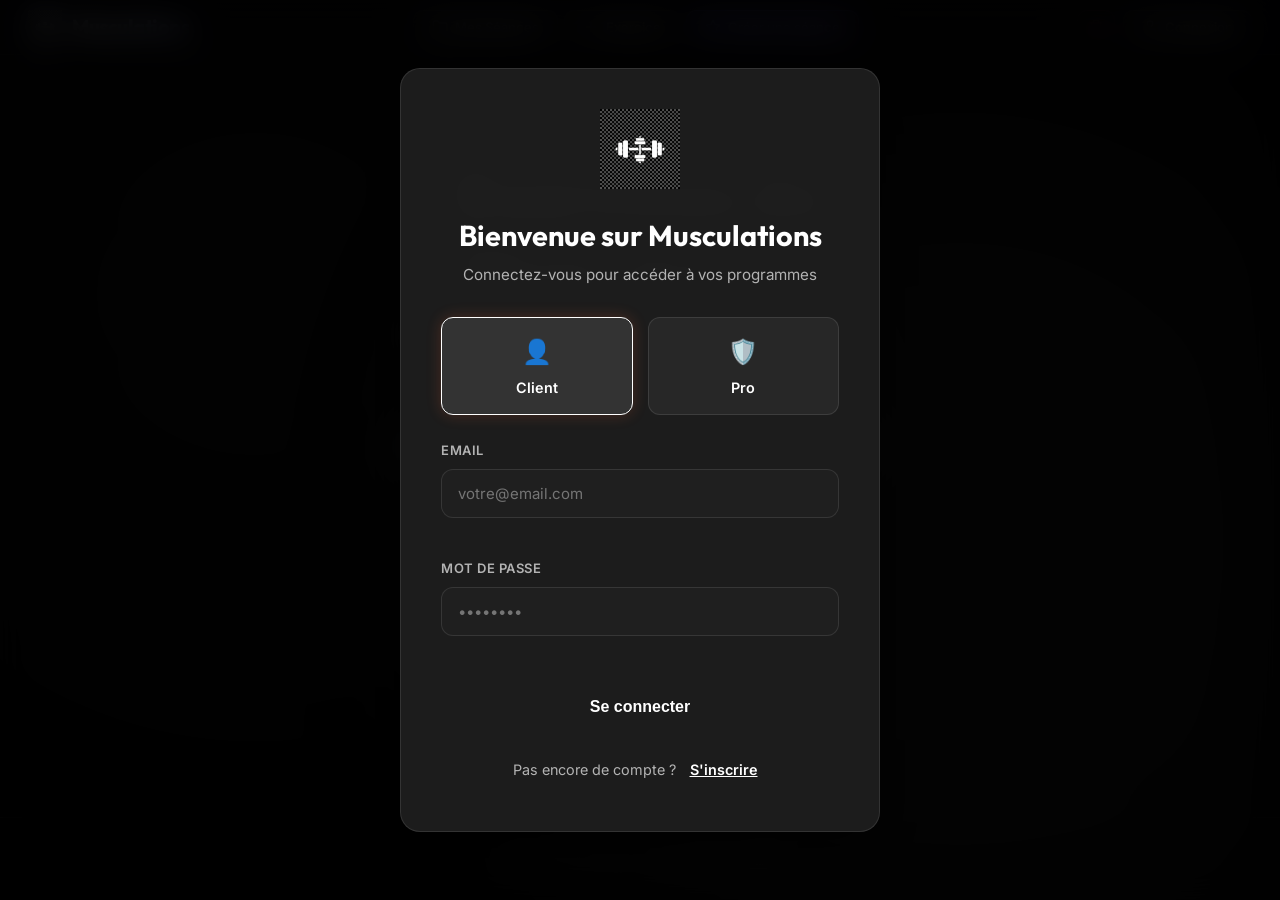
==== commit 18eecff6: "Add files via upload" ====
--- a/index.html
+++ b/index.html
@@ -1,499 +1,745 @@
-<!DOCTYPE html>
-<html lang="fr">
-
-<head>
-    <meta charset="UTF-8">
-    <meta name="viewport" content="width=device-width, initial-scale=1.0">
-    <meta name="description"
-        content="Répertoire complet d'exercices de musculation avec illustrations, descriptions détaillées et vidéos explicatives pour chaque groupe musculaire.">
-    <title>Exercices de Musculation | Guide Complet</title>
-    <link rel="preconnect" href="https://fonts.googleapis.com">
-    <link rel="preconnect" href="https://fonts.gstatic.com" crossorigin>
-    <link
-        href="https://fonts.googleapis.com/css2?family=Inter:wght@300;400;500;600;700;800&family=Outfit:wght@400;500;600;700;800&display=swap"
-        rel="stylesheet">
-    <link rel="stylesheet" href="styles.css">
-    <!-- jsPDF for PDF export -->
-    <script src="https://cdnjs.cloudflare.com/ajax/libs/jspdf/2.5.1/jspdf.umd.min.js"></script>
-</head>
-
-<body>
-    <div class="app-container">
-        <!-- Header -->
-        <header class="header">
-            <div class="header-content">
-                <a href="#" class="logo" id="logo-home">
-                    <img src="asset/logo.png" alt="Logo" class="logo-icon-img">
-                    <span class="logo-text">Musculations</span>
-                </a>
-                <nav class="nav-breadcrumb" id="breadcrumb">
-                    <!-- Dynamic breadcrumb -->
-                </nav>
-                <!-- Creator Mode Toggle Button -->
-                <button class="creator-toggle-btn" id="my-sessions-btn" style="margin-right: 10px;">
-                    <span class="creator-icon">📂</span>
-                    <span class="creator-text">Mes Séances</span>
-                </button>
-                <button class="creator-toggle-btn" id="creator-toggle">
-                    <span class="creator-icon">🛠️</span>
-                    <span class="creator-text">Créer une séance</span>
-                </button>
-            </div>
-        </header>
-
-        <!-- Main Content -->
-        <main class="main-content" id="main-content">
-            <!-- Home View -->
-            <section class="view view-home active" id="view-home">
-                <div class="hero">
-                    <h1 class="hero-title">
-                        <span class="title-gradient">Exercices de Musculation</span>
-                    </h1>
-                    <p class="hero-subtitle">Découvrez des exercices détaillés pour chaque groupe musculaire</p>
-
-                    <!-- Search Bar -->
-                    <div class="search-container">
-                        <div class="search-wrapper">
-                            <span class="search-icon">🔍</span>
-                            <input type="text" id="search-input" class="search-input"
-                                placeholder="Rechercher un exercice..." autocomplete="off">
-                            <button class="search-clear" id="search-clear" aria-label="Effacer">✕</button>
-                        </div>
-                        <div class="search-results" id="search-results">
-                            <!-- Dynamic search results -->
-                        </div>
-                    </div>
-                </div>
-
-                <!-- Muscle Categories -->
-                <div class="categories-section">
-                    <h2 class="section-title">Groupes Musculaires</h2>
-                    <div class="categories-grid" id="categories-grid">
-                        <!-- Dynamic categories will be rendered here -->
-                    </div>
-                </div>
-            </section>
-
-            <!-- Muscle Exercises View -->
-            <section class="view view-muscle" id="view-muscle">
-                <div class="muscle-header">
-                    <h2 class="muscle-title" id="muscle-title"><!-- Dynamic --></h2>
-                    <p class="muscle-count" id="muscle-count"><!-- Dynamic --></p>
-                    <button class="back-button back-button-detail" id="back-to-home">
-                        <span class="back-icon">←</span>
-                        <span>Retour à l'accueil</span>
-                    </button>
-                </div>
-
-                <!-- Flex container for filter + exercises -->
-                <div class="muscle-content-wrapper" id="muscle-content-wrapper">
-                    <!-- Filter Panel (always visible when muscle has filters) -->
-                    <aside class="filter-panel" id="filter-panel">
-                        <div class="filter-panel-header">
-                            <h3>Filtrer par chef</h3>
-                        </div>
-                        <div class="filter-panel-content" id="filter-checkboxes">
-                            <!-- Dynamic checkboxes will be rendered here -->
-                        </div>
-                        <div class="filter-panel-actions">
-                            <button class="filter-reset" id="filter-reset">Réinitialiser</button>
-                        </div>
-                    </aside>
-
-                    <!-- Exercises Grid -->
-                    <div class="exercises-grid" id="exercises-grid">
-                        <!-- Dynamic exercises list -->
-                    </div>
-                </div>
-            </section>
-
-            <!-- Exercise Detail View -->
-            <section class="view view-exercise" id="view-exercise">
-                <article class="exercise-detail" id="exercise-detail">
-                    <!-- Dynamic exercise detail including back button -->
-                </article>
-            </section>
-        </main>
-
-        <!-- Mode Selection Overlay -->
-        <div class="mode-selection-overlay" id="mode-selection-overlay">
-            <div class="mode-selection-container">
-                <h2 class="mode-selection-title">🎯 Choisissez votre méthode</h2>
-                <p class="mode-selection-subtitle">Chaque mode adapte l'interface à votre style d'entraînement</p>
-
-                <div class="mode-cards-grid">
-                    <!-- Mode BLOC -->
-                    <div class="mode-card" data-mode="bloc">
-                        <button class="mode-info-btn" data-mode="bloc" title="En savoir plus">?</button>
-                        <div class="mode-card-icon">🏗️</div>
-                        <h3 class="mode-card-title">Par Bloc</h3>
-                        <p class="mode-card-desc">Séries classiques, un exercice à la fois</p>
-                    </div>
-
-                    <!-- Mode CIRCUIT -->
-                    <div class="mode-card" data-mode="circuit">
-                        <button class="mode-info-btn" data-mode="circuit" title="En savoir plus">?</button>
-                        <div class="mode-card-icon">🔄</div>
-                        <h3 class="mode-card-title">Circuit Training</h3>
-                        <p class="mode-card-desc">Enchaînement rapide, repos en fin de tour</p>
-                    </div>
-
-                    <!-- Mode PARCOURS -->
-                    <div class="mode-card" data-mode="parcours">
-                        <button class="mode-info-btn" data-mode="parcours" title="En savoir plus">?</button>
-                        <div class="mode-card-icon">⚡</div>
-                        <h3 class="mode-card-title">Parcours / Chipper</h3>
-                        <p class="mode-card-desc">Volume total à accomplir, à votre rythme</p>
-                    </div>
-
-                    <!-- Mode SUPERSET -->
-                    <div class="mode-card" data-mode="superset">
-                        <button class="mode-info-btn" data-mode="superset" title="En savoir plus">?</button>
-                        <div class="mode-card-icon">🔗</div>
-                        <h3 class="mode-card-title">Superset</h3>
-                        <p class="mode-card-desc">Exercices couplés, intensité maximale</p>
-                    </div>
-
-                    <!-- Mode EMOM -->
-                    <div class="mode-card" data-mode="emom">
-                        <button class="mode-info-btn" data-mode="emom" title="En savoir plus">?</button>
-                        <div class="mode-card-icon">⏱️</div>
-                        <h3 class="mode-card-title">EMOM</h3>
-                        <p class="mode-card-desc">Every Minute On the Minute</p>
-                    </div>
-                </div>
-
-                <button class="mode-selection-close" id="mode-selection-close">✕ Annuler</button>
-            </div>
-        </div>
-
-        <!-- Mode Info Modal -->
-        <div class="mode-info-overlay" id="mode-info-overlay">
-            <div class="mode-info-modal">
-                <button class="mode-info-close" id="mode-info-close">✕</button>
-                <h3 class="mode-info-title" id="mode-info-title">Titre du Mode</h3>
-                <p class="mode-info-text" id="mode-info-text">Description du mode...</p>
-                <button class="mode-info-ok" id="mode-info-ok">Compris !</button>
-            </div>
-        </div>
-
-        <!-- Circuit Config Modal -->
-        <div class="circuit-config-overlay" id="circuit-config-overlay">
-            <div class="circuit-config-modal">
-                <div class="modal-header">
-                    <h3 class="modal-title">⚙️ Paramètres du Circuit</h3>
-                    <button class="modal-close" id="circuit-config-close">✕</button>
-                </div>
-                <div class="circuit-config-body">
-                    <div class="form-group">
-                        <label for="circuit-tours">Nombre de Tours</label>
-                        <input type="number" id="circuit-tours" min="1" max="20" value="3">
-                    </div>
-                    <div class="form-group">
-                        <label for="circuit-effort">Temps d'effort par défaut (sec)</label>
-                        <input type="number" id="circuit-effort" min="10" max="120" value="45">
-                    </div>
-                    <div class="form-group">
-                        <label for="circuit-repos-exo">Repos entre exercices (sec)</label>
-                        <input type="number" id="circuit-repos-exo" min="0" max="60" value="15">
-                    </div>
-                    <div class="form-group">
-                        <label for="circuit-repos-tour">Repos fin de tour (sec)</label>
-                        <input type="number" id="circuit-repos-tour" min="30" max="300" value="90">
-                    </div>
-                    <div class="modal-actions">
-                        <button type="button" class="btn-cancel" id="circuit-config-cancel">Annuler</button>
-                        <button type="button" class="btn-validate" id="circuit-config-save">✓ Sauvegarder</button>
-                    </div>
-                </div>
-            </div>
-        </div>
-
-        <!-- EMOM Config Modal -->
-        <div class="circuit-config-overlay" id="emom-config-overlay">
-            <div class="circuit-config-modal">
-                <div class="modal-header">
-                    <h3 class="modal-title">⏱️ Configuration EMOM</h3>
-                    <button class="modal-close" id="emom-config-close">✕</button>
-                </div>
-                <div class="circuit-config-body">
-                    <div class="form-group">
-                        <label for="emom-duration">Durée (minutes)</label>
-                        <input type="number" id="emom-duration" min="1" max="60" value="20">
-                    </div>
-                    <div class="modal-actions">
-                        <button type="button" class="btn-cancel" id="emom-config-cancel">Annuler</button>
-                        <button type="button" class="btn-validate" id="emom-config-save">✓ Valider</button>
-                    </div>
-                </div>
-            </div>
-        </div>
-
-        <!-- Generic Confirmation Modal -->
-        <div class="circuit-config-overlay" id="confirmation-overlay" style="z-index: 1200;">
-            <div class="circuit-config-modal">
-                <div class="modal-header">
-                    <h3 class="modal-title">⚠️ Êtes-vous sûr ?</h3>
-                    <button class="modal-close" id="confirmation-close">✕</button>
-                </div>
-                <div class="circuit-config-body">
-                    <p id="confirmation-message" style="margin-bottom: 20px; color: var(--text-primary);">Message de
-                        confirmation...</p>
-                    <div class="modal-actions">
-                        <button type="button" class="btn-cancel" id="confirmation-cancel">Annuler</button>
-                        <button type="button" class="btn-validate btn-danger" id="confirmation-ok"
-                            style="background: var(--danger);">Oui, Confirmer</button>
-                    </div>
-                </div>
-            </div>
-        </div>
-
-        <!-- Creator Sidebar -->
-        <aside class="creator-sidebar" id="creator-sidebar">
-            <div class="sidebar-header">
-                <div class="sidebar-header-top">
-                    <button class="btn-change-mode" id="btn-change-mode" title="Changer de mode">⬅ Mode</button>
-                    <span class="current-mode-badge" id="current-mode-badge">Bloc</span>
-                </div>
-                <h2 class="sidebar-title">🏋️ Ma Séance</h2>
-                <button class="sidebar-close" id="sidebar-close">✕</button>
-            </div>
-
-            <div class="sidebar-actions" id="sidebar-actions">
-                <button class="btn-new-block" id="btn-new-block">
-                    <span>➕</span> Nouveau Bloc
-                </button>
-            </div>
-
-            <div class="sidebar-content" id="sidebar-content">
-                <!-- Dynamic blocks will be rendered here -->
-                <div class="sidebar-empty" id="sidebar-empty">
-                    <div class="empty-icon">📋</div>
-                    <p>Aucun bloc créé</p>
-                    <p class="empty-hint">Cliquez sur "Nouveau Bloc" pour commencer</p>
-                </div>
-            </div>
-
-            <div class="sidebar-footer">
-                <button class="btn-save-session" id="btn-save-session">
-                    💾 Sauvegarder
-                </button>
-                <button class="btn-export-pdf" id="btn-export-pdf">
-                    📄 Télécharger (PDF)
-                </button>
-                <button class="btn-clear-workout" id="btn-clear-workout">
-                    🗑️ Vider la séance
-                </button>
-            </div>
-        </aside>
-
-        <!-- Exercise Configuration Modal -->
-        <div class="modal-overlay" id="modal-overlay" style="overflow-y: auto;">
-            <div class="modal modal-wide" id="exercise-modal" style="margin: 50px auto;">
-                <div class="modal-header">
-                    <h3 class="modal-title" id="modal-title">Configurer l'exercice</h3>
-                    <button class="modal-close" id="modal-close">✕</button>
-                </div>
-                <div class="modal-body-wide">
-                    <!-- Left Column: Image -->
-                    <div class="modal-image-column">
-                        <div class="modal-exercise-image" id="modal-exercise-image">
-                            <img src="asset/logo_muscu_app_2.png" alt="Exercise illustration" id="modal-img">
-                        </div>
-                        <div class="modal-exercise-name" id="modal-exercise-name">
-                            <!-- Dynamic exercise name -->
-                        </div>
-                    </div>
-
-                    <!-- Right Column: Form -->
-                    <form class="modal-form-column" id="modal-form">
-                        <div class="form-group">
-                            <label for="input-sets">Nombre de séries *</label>
-                            <input type="number" id="input-sets" min="1" max="20" value="3" required>
-                        </div>
-
-                        <div class="form-group">
-                            <label for="input-reps">Répétitions *</label>
-                            <input type="text" id="input-reps" placeholder="ex: 12 ou 8-12" required>
-                        </div>
-
-                        <div class="form-group">
-                            <label for="input-rest">Temps de repos *</label>
-                            <div class="input-with-unit">
-                                <input type="number" id="input-rest" min="0" max="600" value="60" required>
-                                <span class="input-unit">sec</span>
-                            </div>
-                        </div>
-
-                        <!-- Load Percentage Field -->
-                        <div class="form-group">
-                            <label for="input-load">Charge (% 1RM)</label>
-                            <div class="load-input-group">
-                                <input type="range" id="input-load-slider" min="30" max="100" value="70" step="5"
-                                    class="load-slider">
-                                <div class="load-number-wrapper">
-                                    <input type="number" id="input-load" min="30" max="100" value="70" step="5"
-                                        class="load-number">
-                                    <span class="input-unit">%</span>
-                                </div>
-                            </div>
-                        </div>
-
-                        <div class="form-group">
-                            <label for="input-notes">Notes (optionnel)</label>
-                            <textarea id="input-notes" placeholder="ex: Attention au dos, tempo lent..."></textarea>
-                        </div>
-
-                        <!-- Block selector (shown if multiple blocks) -->
-                        <div class="form-group" id="block-selector-group" style="display: none;">
-                            <label for="select-block">Ajouter au bloc</label>
-                            <select id="select-block">
-                                <!-- Dynamic options -->
-                            </select>
-                        </div>
-
-                        <div class="modal-actions">
-                            <button type="button" class="btn-cancel" id="btn-cancel">Annuler</button>
-                            <button type="submit" class="btn-validate" id="btn-validate">✓ Valider</button>
-                        </div>
-                    </form>
-                </div>
-            </div>
-        </div>
-
-        <!-- Block Name Modal -->
-        <div class="modal-overlay" id="block-modal-overlay">
-            <div class="modal modal-small" id="block-modal">
-                <div class="modal-header">
-                    <h3 class="modal-title">Nouveau Bloc</h3>
-                    <button class="modal-close" id="block-modal-close">✕</button>
-                </div>
-                <form class="modal-content" id="block-form">
-                    <div class="form-group">
-                        <label for="input-block-name">Nom du bloc</label>
-                        <input type="text" id="input-block-name" placeholder="ex: Échauffement, Jambes..." required>
-                    </div>
-                    <div class="modal-actions">
-                        <button type="button" class="btn-cancel" id="block-cancel">Annuler</button>
-                        <button type="submit" class="btn-validate">✓ Créer</button>
-                    </div>
-                </form>
-            </div>
-        </div>
-
-        <!-- My Sessions View -->
-        <section class="view view-my-sessions" id="view-my-sessions">
-            <div class="my-sessions-header">
-                <h1 class="hero-title"><span class="title-gradient">Mes Dossiers</span></h1>
-                <div class="search-container" style="max-width: 600px; margin: 10px auto;">
-                    <div class="search-wrapper">
-                        <span class="search-icon">📂</span>
-                        <input type="text" id="sessions-search-input" class="search-input"
-                            placeholder="Rechercher dans mes dossiers..." autocomplete="off">
-                    </div>
-                </div>
-            </div>
-
-            <div class="sessions-actions">
-                <button class="action-btn-primary" id="btn-create-folder">➕ Nouveau Dossier</button>
-            </div>
-
-            <!-- Breadcrumb for folder navigation -->
-            <div class="folder-breadcrumb" id="folder-breadcrumb" style="display: none;">
-                <span class="breadcrumb-item" data-id="root">Mes Dossiers</span>
-                <span class="breadcrumb-separator">/</span>
-                <span class="breadcrumb-item active" id="current-folder-name">Nom du Dossier</span>
-            </div>
-
-            <div class="folders-grid" id="folders-grid">
-                <!-- Dynamic Folders/Sessions content -->
-                <div class="empty-state" id="folders-empty-state">
-                    <div class="empty-icon">📂</div>
-                    <h3>Aucun dossier trouvé</h3>
-                    <p>Commencez par créer votre premier dossier pour organiser vos séances.</p>
-                    <button class="action-btn-primary" onclick="createNewFolder()">➕ Créer un premier dossier</button>
-                </div>
-            </div>
-        </section>
-
-        <!-- Footer -->
-        <footer class="footer">
-            <p>© 2026 FitExercices - Guide de Musculation</p>
-        </footer>
-
-        <!-- Loading Overlay -->
-        <div class="loading-overlay" id="loading">
-            <div class="loading-spinner"></div>
-            <p>Chargement des exercices...</p>
-        </div>
-        </main>
-
-        <!-- Save Session Modal -->
-        <div class="circuit-config-overlay" id="save-session-overlay">
-            <div class="circuit-config-modal">
-                <div class="modal-header">
-                    <h3 class="modal-title">💾 Enregistrer la séance</h3>
-                    <button class="modal-close" id="save-session-close">✕</button>
-                </div>
-                <div class="circuit-config-body">
-                    <div class="form-group">
-                        <label for="save-session-name">Nom de la séance</label>
-                        <input type="text" id="save-session-name" placeholder="Ex: Pectoraux Lundi" required>
-                    </div>
-                    <div class="form-group">
-                        <label for="save-session-folder">Dossier</label>
-                        <div class="select-wrapper">
-                            <select id="save-session-folder" required>
-                                <option value="" disabled selected>Choisir un dossier...</option>
-                            </select>
-                        </div>
-                        <div class="folder-creation-link">
-                            <a href="#" id="link-create-folder-modal">➕ Créer un nouveau dossier</a>
-                        </div>
-                    </div>
-                    <div class="modal-actions">
-                        <button type="button" class="btn-cancel" id="save-session-cancel">Annuler</button>
-                        <button type="button" class="btn-validate" id="save-session-confirm" disabled>✓ Valider</button>
-                    </div>
-                </div>
-            </div>
-        </div>
-
-        <!-- Superset Block Config Modal -->
-        <div class="circuit-config-overlay" id="superset-block-overlay">
-            <div class="circuit-config-modal">
-                <div class="modal-header">
-                    <h3 class="modal-title">⚙️ Configurer le Superset</h3>
-                    <button class="modal-close" id="superset-block-close">✕</button>
-                </div>
-                <div class="circuit-config-body">
-                    <div class="form-group">
-                        <label>Nombre de séries</label>
-                        <input type="number" id="superset-sets" class="config-input" value="4" min="1" max="10">
-                    </div>
-                    <div class="form-group">
-                        <label>Temps de repos (sec)</label>
-                        <div class="slider-container">
-                            <input type="range" id="superset-rest-slider" min="0" max="600" step="15" value="90"
-                                oninput="document.getElementById('superset-rest').value = this.value">
-                            <input type="number" id="superset-rest" class="config-input-small" value="90" min="0"
-                                max="600" step="15"
-                                oninput="document.getElementById('superset-rest-slider').value = this.value">
-                        </div>
-                    </div>
-                    <div class="modal-actions">
-                        <button type="button" class="btn-cancel" id="superset-block-cancel">Annuler</button>
-                        <button type="button" class="btn-validate" id="superset-block-confirm">✓ Valider</button>
-                    </div>
-                </div>
-            </div>
-        </div>
-
-    </div>
-
-    <script src="app.js"></script>
-    <script src="creator-mode.js"></script>
-    <script src="session-manager.js"></script>
-</body>
-
+<!DOCTYPE html>
+<html lang="fr">
+
+<head>
+    <meta charset="UTF-8">
+    <meta name="viewport" content="width=device-width, initial-scale=1.0">
+    <meta name="description"
+        content="Répertoire complet d'exercices de musculation avec illustrations, descriptions détaillées et vidéos explicatives pour chaque groupe musculaire.">
+    <title>Exercices de Musculation | Guide Complet</title>
+    <link rel="preconnect" href="https://fonts.googleapis.com">
+    <link rel="preconnect" href="https://fonts.gstatic.com" crossorigin>
+    <link
+        href="https://fonts.googleapis.com/css2?family=Inter:wght@300;400;500;600;700;800&family=Outfit:wght@400;500;600;700;800&display=swap"
+        rel="stylesheet">
+    <link rel="stylesheet" href="styles.css">
+    <!-- jsPDF for PDF export -->
+    <script src="https://cdnjs.cloudflare.com/ajax/libs/jspdf/2.5.1/jspdf.umd.min.js"></script>
+</head>
+
+<body>
+    <div class="app-container">
+        <!-- Header -->
+        <header class="header">
+            <div class="header-content">
+                <!-- Left: Logo -->
+                <a href="#" class="logo" id="logo-home">
+                    <img src="asset/logo.png" alt="Logo" class="logo-icon-img">
+                    <span class="logo-text">Musculations</span>
+                </a>
+
+                <!-- Center: Navigation Actions -->
+                <div class="header-nav-actions">
+                    <nav class="nav-breadcrumb" id="breadcrumb">
+                        <!-- Dynamic breadcrumb -->
+                    </nav>
+                    <button class="nav-action-btn" id="my-sessions-btn">
+                        <svg class="nav-action-icon" width="16" height="16" viewBox="0 0 24 24" fill="none" stroke="currentColor" stroke-width="2" stroke-linecap="round" stroke-linejoin="round"><path d="M22 19a2 2 0 0 1-2 2H4a2 2 0 0 1-2-2V5a2 2 0 0 1 2-2h5l2 3h9a2 2 0 0 1 2 2z"/></svg>
+                        <span class="nav-action-text">Mes Séances</span>
+                    </button>
+                    <button class="nav-action-btn" id="add-exercise-btn">
+                        <svg class="nav-action-icon" width="16" height="16" viewBox="0 0 24 24" fill="none" stroke="currentColor" stroke-width="2" stroke-linecap="round" stroke-linejoin="round"><line x1="12" y1="5" x2="12" y2="19"/><line x1="5" y1="12" x2="19" y2="12"/></svg>
+                        <span class="nav-action-text">Exercice</span>
+                    </button>
+                    <button class="nav-action-btn nav-action-btn--accent" id="creator-toggle">
+                        <svg class="nav-action-icon" width="16" height="16" viewBox="0 0 24 24" fill="none" stroke="currentColor" stroke-width="2" stroke-linecap="round" stroke-linejoin="round"><polygon points="12 2 15.09 8.26 22 9.27 17 14.14 18.18 21.02 12 17.77 5.82 21.02 7 14.14 2 9.27 8.91 8.26 12 2"/></svg>
+                        <span class="nav-action-text">Créer une séance</span>
+                    </button>
+                </div>
+
+                <!-- Right: User Profile + Actions -->
+                <div class="header-right-group">
+                    <button class="nav-action-btn nav-action-btn--danger" id="btn-hard-reset" title="Réinitialiser l'application">
+                        <svg class="nav-action-icon" width="16" height="16" viewBox="0 0 24 24" fill="none" stroke="currentColor" stroke-width="2" stroke-linecap="round" stroke-linejoin="round"><polyline points="3 6 5 6 21 6"/><path d="M19 6v14a2 2 0 0 1-2 2H7a2 2 0 0 1-2-2V6m3 0V4a2 2 0 0 1 2-2h4a2 2 0 0 1 2 2v2"/></svg>
+                    </button>
+
+                    <div id="user-profile-header" class="user-profile-chip" style="display: none;">
+                        <div class="user-badge" id="user-role-badge">CLI</div>
+                        <span class="user-name" id="header-user-name">Prénom</span>
+                        <button class="logout-btn" id="btn-logout" title="Déconnexion">
+                            <svg width="16" height="16" viewBox="0 0 24 24" fill="none" stroke="currentColor" stroke-width="2" stroke-linecap="round" stroke-linejoin="round"><path d="M9 21H5a2 2 0 0 1-2-2V5a2 2 0 0 1 2-2h4"/><polyline points="16 17 21 12 16 7"/><line x1="21" y1="12" x2="9" y2="12"/></svg>
+                        </button>
+                    </div>
+
+                    <button class="nav-action-btn" id="btn-login-trigger" style="display: none;">
+                        <svg class="nav-action-icon" width="16" height="16" viewBox="0 0 24 24" fill="none" stroke="currentColor" stroke-width="2" stroke-linecap="round" stroke-linejoin="round"><path d="M20 21v-2a4 4 0 0 0-4-4H8a4 4 0 0 0-4 4v2"/><circle cx="12" cy="7" r="4"/></svg>
+                        <span class="nav-action-text">Connexion</span>
+                    </button>
+                </div>
+            </div>
+        </header>
+
+        <!-- Main Content -->
+        <main class="main-content" id="main-content">
+            <!-- Home View -->
+            <section class="view view-home active" id="view-home">
+                <div class="hero">
+                    <h1 class="hero-title">
+                        <span class="title-gradient">Exercices de Musculation</span>
+                    </h1>
+                    <p class="hero-subtitle">Découvrez des exercices détaillés pour chaque groupe musculaire</p>
+
+                    <!-- Search Bar -->
+                    <div class="search-container">
+                        <div class="search-wrapper">
+                            <span class="search-icon">🔍</span>
+                            <input type="text" id="search-input" class="search-input"
+                                placeholder="Rechercher un exercice..." autocomplete="off">
+                            <button class="search-clear" id="search-clear" aria-label="Effacer">✕</button>
+                        </div>
+                        <div class="search-results" id="search-results">
+                            <!-- Dynamic search results -->
+                        </div>
+                    </div>
+                </div>
+
+                <!-- Muscle Categories -->
+                <div class="categories-section">
+                    <h2 class="section-title">Groupes Musculaires</h2>
+                    <div class="categories-grid" id="categories-grid">
+                        <!-- Dynamic categories will be rendered here -->
+                    </div>
+                </div>
+            </section>
+
+            <!-- Muscle Exercises View -->
+            <section class="view view-muscle" id="view-muscle">
+                <div class="muscle-header">
+                    <h2 class="muscle-title" id="muscle-title"><!-- Dynamic --></h2>
+                    <p class="muscle-count" id="muscle-count"><!-- Dynamic --></p>
+                    <button class="back-button back-button-detail" id="back-to-home">
+                        <span class="back-icon">←</span>
+                        <span>Retour à l'accueil</span>
+                    </button>
+                </div>
+
+                <!-- Flex container for filter + exercises -->
+                <div class="muscle-content-wrapper" id="muscle-content-wrapper">
+                    <!-- Filter Panel (always visible when muscle has filters) -->
+                    <aside class="filter-panel" id="filter-panel">
+                        <div class="filter-panel-header">
+                            <h3>Filtrer par chef</h3>
+                        </div>
+                        <div class="filter-panel-content" id="filter-checkboxes">
+                            <!-- Dynamic checkboxes will be rendered here -->
+                        </div>
+                        <div class="filter-panel-actions">
+                            <button class="filter-reset" id="filter-reset">Réinitialiser</button>
+                        </div>
+                    </aside>
+
+                    <!-- Exercises Grid -->
+                    <div class="exercises-grid" id="exercises-grid">
+                        <!-- Dynamic exercises list -->
+                    </div>
+                </div>
+            </section>
+
+            <!-- Exercise Detail View -->
+            <section class="view view-exercise" id="view-exercise">
+                <article class="exercise-detail" id="exercise-detail">
+                    <!-- Dynamic exercise detail including back button -->
+                </article>
+            </section>
+        </main>
+
+        <!-- Mode Selection Overlay -->
+        <div class="mode-selection-overlay" id="mode-selection-overlay">
+            <div class="mode-selection-container">
+                <h2 class="mode-selection-title">🎯 Choisissez votre méthode</h2>
+                <p class="mode-selection-subtitle">Chaque mode adapte l'interface à votre style d'entraînement</p>
+
+                <div class="mode-cards-grid">
+                    <!-- Mode BLOC -->
+                    <div class="mode-card" data-mode="bloc">
+                        <button class="mode-info-btn" data-mode="bloc" title="En savoir plus">?</button>
+                        <div class="mode-card-icon">🏗️</div>
+                        <h3 class="mode-card-title">Par Bloc</h3>
+                        <p class="mode-card-desc">Séries classiques, un exercice à la fois</p>
+                    </div>
+
+                    <!-- Mode CIRCUIT -->
+                    <div class="mode-card" data-mode="circuit">
+                        <button class="mode-info-btn" data-mode="circuit" title="En savoir plus">?</button>
+                        <div class="mode-card-icon">🔄</div>
+                        <h3 class="mode-card-title">Circuit Training</h3>
+                        <p class="mode-card-desc">Enchaînement rapide, repos en fin de tour</p>
+                    </div>
+
+                    <!-- Mode PARCOURS -->
+                    <div class="mode-card" data-mode="parcours">
+                        <button class="mode-info-btn" data-mode="parcours" title="En savoir plus">?</button>
+                        <div class="mode-card-icon">⚡</div>
+                        <h3 class="mode-card-title">Parcours / Chipper</h3>
+                        <p class="mode-card-desc">Volume total à accomplir, à votre rythme</p>
+                    </div>
+
+                    <!-- Mode SUPERSET -->
+                    <div class="mode-card" data-mode="superset">
+                        <button class="mode-info-btn" data-mode="superset" title="En savoir plus">?</button>
+                        <div class="mode-card-icon">🔗</div>
+                        <h3 class="mode-card-title">Superset</h3>
+                        <p class="mode-card-desc">Exercices couplés, intensité maximale</p>
+                    </div>
+
+                    <!-- Mode EMOM -->
+                    <div class="mode-card" data-mode="emom">
+                        <button class="mode-info-btn" data-mode="emom" title="En savoir plus">?</button>
+                        <div class="mode-card-icon">⏱️</div>
+                        <h3 class="mode-card-title">EMOM</h3>
+                        <p class="mode-card-desc">Every Minute On the Minute</p>
+                    </div>
+                </div>
+
+                <button class="mode-selection-close" id="mode-selection-close">✕ Annuler</button>
+            </div>
+        </div>
+
+        <!-- Mode Info Modal -->
+        <div class="mode-info-overlay" id="mode-info-overlay">
+            <div class="mode-info-modal">
+                <button class="mode-info-close" id="mode-info-close">✕</button>
+                <h3 class="mode-info-title" id="mode-info-title">Titre du Mode</h3>
+                <p class="mode-info-text" id="mode-info-text">Description du mode...</p>
+                <button class="mode-info-ok" id="mode-info-ok">Compris !</button>
+            </div>
+        </div>
+
+        <!-- Circuit Config Modal -->
+        <div class="circuit-config-overlay" id="circuit-config-overlay">
+            <div class="circuit-config-modal">
+                <div class="modal-header">
+                    <h3 class="modal-title">⚙️ Paramètres du Circuit</h3>
+                    <button class="modal-close" id="circuit-config-close">✕</button>
+                </div>
+                <div class="circuit-config-body">
+                    <div class="form-group">
+                        <label for="circuit-tours">Nombre de Tours</label>
+                        <input type="number" id="circuit-tours" min="1" max="20" value="3">
+                    </div>
+                    <div class="form-group">
+                        <label for="circuit-effort">Temps d'effort par défaut (sec)</label>
+                        <input type="number" id="circuit-effort" min="10" max="120" value="45">
+                    </div>
+                    <div class="form-group">
+                        <label for="circuit-repos-exo">Repos entre exercices (sec)</label>
+                        <input type="number" id="circuit-repos-exo" min="0" max="60" value="15">
+                    </div>
+                    <div class="form-group">
+                        <label for="circuit-repos-tour">Repos fin de tour (sec)</label>
+                        <input type="number" id="circuit-repos-tour" min="30" max="300" value="90">
+                    </div>
+                    <div class="modal-actions">
+                        <button type="button" class="btn-cancel" id="circuit-config-cancel">Annuler</button>
+                        <button type="button" class="btn-validate" id="circuit-config-save">✓ Sauvegarder</button>
+                    </div>
+                </div>
+            </div>
+        </div>
+
+        <!-- EMOM Config Modal -->
+        <div class="circuit-config-overlay" id="emom-config-overlay">
+            <div class="circuit-config-modal">
+                <div class="modal-header">
+                    <h3 class="modal-title">⏱️ Configuration EMOM</h3>
+                    <button class="modal-close" id="emom-config-close">✕</button>
+                </div>
+                <div class="circuit-config-body">
+                    <div class="form-group">
+                        <label for="emom-duration">Durée (minutes)</label>
+                        <input type="number" id="emom-duration" min="1" max="60" value="20">
+                    </div>
+                    <div class="modal-actions">
+                        <button type="button" class="btn-cancel" id="emom-config-cancel">Annuler</button>
+                        <button type="button" class="btn-validate" id="emom-config-save">✓ Valider</button>
+                    </div>
+                </div>
+            </div>
+        </div>
+
+        <!-- Generic Confirmation Modal -->
+        <div class="circuit-config-overlay" id="confirmation-overlay" style="z-index: 1200;">
+            <div class="circuit-config-modal">
+                <div class="modal-header">
+                    <h3 class="modal-title">⚠️ Êtes-vous sûr ?</h3>
+                    <button class="modal-close" id="confirmation-close">✕</button>
+                </div>
+                <div class="circuit-config-body">
+                    <p id="confirmation-message" style="margin-bottom: 20px; color: var(--text-primary);">Message de
+                        confirmation...</p>
+                    <div class="modal-actions">
+                        <button type="button" class="btn-cancel" id="confirmation-cancel">Annuler</button>
+                        <button type="button" class="btn-validate btn-danger" id="confirmation-ok"
+                            style="background: var(--danger);">Oui, Confirmer</button>
+                    </div>
+                </div>
+            </div>
+        </div>
+
+        <!-- Creator Sidebar -->
+        <aside class="creator-sidebar" id="creator-sidebar">
+            <div class="sidebar-header">
+                <div class="sidebar-header-top">
+                    <button class="btn-change-mode" id="btn-change-mode" title="Changer de mode">⬅ Mode</button>
+                    <span class="current-mode-badge" id="current-mode-badge">Bloc</span>
+                </div>
+                <h2 class="sidebar-title">🏋️ Ma Séance</h2>
+                <button class="sidebar-close" id="sidebar-close">✕</button>
+            </div>
+
+            <div class="sidebar-actions" id="sidebar-actions">
+                <button class="btn-new-block" id="btn-new-block">
+                    <span>➕</span> Nouveau Bloc
+                </button>
+            </div>
+
+            <div class="sidebar-content" id="sidebar-content">
+                <!-- Dynamic blocks will be rendered here -->
+                <div class="sidebar-empty" id="sidebar-empty">
+                    <div class="empty-icon">📋</div>
+                    <p>Aucun bloc créé</p>
+                    <p class="empty-hint">Cliquez sur "Nouveau Bloc" pour commencer</p>
+                </div>
+            </div>
+
+            <div class="sidebar-footer">
+                <button class="btn-save-session" id="btn-save-session">
+                    💾 Sauvegarder
+                </button>
+                <button class="btn-export-pdf" id="btn-export-pdf">
+                    📄 Télécharger (PDF)
+                </button>
+                <button class="btn-clear-workout" id="btn-clear-workout">
+                    🗑️ Vider la séance
+                </button>
+            </div>
+        </aside>
+
+        <!-- Exercise Configuration Modal -->
+        <div class="modal-overlay" id="modal-overlay" style="overflow-y: auto;">
+            <div class="modal modal-wide" id="exercise-modal" style="margin: 50px auto;">
+                <div class="modal-header">
+                    <h3 class="modal-title" id="modal-title">Configurer l'exercice</h3>
+                    <button class="modal-close" id="modal-close">✕</button>
+                </div>
+                <div class="modal-body-wide">
+                    <!-- Left Column: Image -->
+                    <div class="modal-image-column">
+                        <div class="modal-exercise-image" id="modal-exercise-image">
+                            <img src="asset/logo_muscu_app_2.png" alt="Exercise illustration" id="modal-img">
+                        </div>
+                        <div class="modal-exercise-name" id="modal-exercise-name">
+                            <!-- Dynamic exercise name -->
+                        </div>
+                    </div>
+
+                    <!-- Right Column: Form -->
+                    <form class="modal-form-column" id="modal-form">
+                        <div class="form-group">
+                            <label for="input-sets">Nombre de séries *</label>
+                            <input type="number" id="input-sets" min="1" max="20" value="3" required>
+                        </div>
+
+                        <div class="form-group">
+                            <label for="input-reps">Répétitions *</label>
+                            <input type="text" id="input-reps" placeholder="ex: 12 ou 8-12" required>
+                        </div>
+
+                        <div class="form-group">
+                            <label for="input-rest">Temps de repos *</label>
+                            <div class="input-with-unit">
+                                <input type="number" id="input-rest" min="0" max="600" value="60" required>
+                                <span class="input-unit">sec</span>
+                            </div>
+                        </div>
+
+                        <!-- Load Percentage Field -->
+                        <div class="form-group">
+                            <label for="input-load">Charge (% 1RM)</label>
+                            <div class="load-input-group">
+                                <input type="range" id="input-load-slider" min="30" max="100" value="70" step="5"
+                                    class="load-slider">
+                                <div class="load-number-wrapper">
+                                    <input type="number" id="input-load" min="30" max="100" value="70" step="5"
+                                        class="load-number">
+                                    <span class="input-unit">%</span>
+                                </div>
+                            </div>
+                        </div>
+
+                        <div class="form-group">
+                            <label for="input-notes">Notes (optionnel)</label>
+                            <textarea id="input-notes" placeholder="ex: Attention au dos, tempo lent..."></textarea>
+                        </div>
+
+                        <!-- Block selector (shown if multiple blocks) -->
+                        <div class="form-group" id="block-selector-group" style="display: none;">
+                            <label for="select-block">Ajouter au bloc</label>
+                            <select id="select-block">
+                                <!-- Dynamic options -->
+                            </select>
+                        </div>
+
+                        <div class="modal-actions">
+                            <button type="button" class="btn-cancel" id="btn-cancel">Annuler</button>
+                            <button type="submit" class="btn-validate" id="btn-validate">✓ Valider</button>
+                        </div>
+                    </form>
+                </div>
+            </div>
+        </div>
+
+        <!-- Block Name Modal -->
+        <div class="modal-overlay" id="block-modal-overlay">
+            <div class="modal modal-small" id="block-modal">
+                <div class="modal-header">
+                    <h3 class="modal-title">Nouveau Bloc</h3>
+                    <button class="modal-close" id="block-modal-close">✕</button>
+                </div>
+                <form class="modal-content" id="block-form">
+                    <div class="form-group">
+                        <label for="input-block-name">Nom du bloc</label>
+                        <input type="text" id="input-block-name" placeholder="ex: Échauffement, Jambes..." required>
+                    </div>
+                    <div class="modal-actions">
+                        <button type="button" class="btn-cancel" id="block-cancel">Annuler</button>
+                        <button type="submit" class="btn-validate">✓ Créer</button>
+                    </div>
+                </form>
+            </div>
+        </div>
+
+        <!-- Add Exercise View -->
+        <section class="view view-add-exercise" id="view-add-exercise">
+            <div class="add-exercise-container">
+                <div class="add-exercise-header">
+                    <h1 class="hero-title"><span class="title-gradient">Ajouter un Exercice</span></h1>
+                    <p class="add-exercise-subtitle">Enrichissez votre bibliothèque avec vos propres exercices</p>
+                </div>
+
+                <form id="add-exercise-form" class="add-exercise-form" novalidate>
+                    
+                    <!-- Nom de l'exercice -->
+                    <div class="aef-group">
+                        <label class="aef-label" for="aef-name">
+                            <span class="aef-label-icon">✏️</span>
+                            Nom de l'exercice <span class="aef-required">*</span>
+                        </label>
+                        <input type="text" id="aef-name" class="aef-input" 
+                               placeholder="ex : Développé couché, Soulevé de terre…" 
+                               autocomplete="off" required>
+                        <span class="aef-hint">Ce nom apparaîtra dans la liste des exercices</span>
+                    </div>
+
+                    <!-- Groupe musculaire -->
+                    <div class="aef-group">
+                        <label class="aef-label" for="aef-muscle">
+                            <span class="aef-label-icon">💪</span>
+                            Groupe musculaire <span class="aef-required">*</span>
+                        </label>
+                        <div class="aef-muscle-wrapper">
+                            <select id="aef-muscle" class="aef-select" required>
+                                <option value="" disabled selected>Choisir un groupe musculaire…</option>
+                                <!-- Options dynamically added from existing muscles -->
+                                <option value="autre">Autre (Créer une nouvelle catégorie)...</option>
+                            </select>
+                            <span class="aef-select-arrow">▾</span>
+                        </div>
+                        <div id="new-muscle-container" style="display: none; margin-top: 15px;">
+                            <input type="text" id="aef-muscle-custom" class="aef-input" 
+                                placeholder="Nom de la nouvelle catégorie..."
+                                autocomplete="off">
+                            <span class="aef-hint">Saisissez le nom du nouveau groupe musculaire</span>
+                        </div>
+                    </div>
+
+                    <!-- Photo / Illustration -->
+                    <div class="aef-group">
+                        <label class="aef-label">
+                            <span class="aef-label-icon">📸</span>
+                            Photo illustrative
+                        </label>
+                        <div class="aef-dropzone" id="aef-dropzone">
+                            <div class="aef-dropzone-inner" id="aef-dropzone-inner">
+                                <div class="aef-dropzone-icon">🖼️</div>
+                                <p class="aef-dropzone-title">Glissez votre image ici</p>
+                                <p class="aef-dropzone-sub">JPG, PNG, WEBP — max 5 Mo</p>
+                                <button type="button" class="aef-browse-btn" id="aef-browse-btn">
+                                    Parcourir les fichiers
+                                </button>
+                                <input type="file" id="aef-file-input" accept="image/*" style="display:none">
+                            </div>
+                            <!-- Preview -->
+                            <div class="aef-preview" id="aef-preview" style="display:none">
+                                <img id="aef-preview-img" src="" alt="Aperçu">
+                                <button type="button" class="aef-preview-remove" id="aef-preview-remove" title="Supprimer">✕</button>
+                                <div class="aef-preview-name" id="aef-preview-name"></div>
+                            </div>
+                        </div>
+                    </div>
+
+                    <!-- Description structurée -->
+                    <div class="aef-group">
+                        <label class="aef-label">
+                            <span class="aef-label-icon">📝</span>
+                            Description de l'exercice
+                        </label>
+                        <div class="aef-description-blocks">
+
+                            <div class="aef-desc-block">
+                                <div class="aef-desc-block-header">
+                                    <span class="phase-badge phase-initial">Position Initiale</span>
+                                </div>
+                                <textarea id="aef-desc-initial" class="aef-textarea" rows="3"
+                                    placeholder="Décrivez la position de départ : placement du corps, prise en main, posture…"></textarea>
+                            </div>
+
+                            <div class="aef-desc-block">
+                                <div class="aef-desc-block-header">
+                                    <span class="phase-badge phase-movement">Mouvement</span>
+                                </div>
+                                <textarea id="aef-desc-movement" class="aef-textarea" rows="3"
+                                    placeholder="Décrivez le mouvement : trajet, muscles sollicités, points d'attention…"></textarea>
+                            </div>
+
+                            <div class="aef-desc-block">
+                                <div class="aef-desc-block-header">
+                                    <span class="phase-badge phase-final">Position Finale</span>
+                                </div>
+                                <textarea id="aef-desc-final" class="aef-textarea" rows="3"
+                                    placeholder="Décrivez la position d'arrivée : contraction, retour, respiration…"></textarea>
+                            </div>
+
+                        </div>
+                    </div>
+
+                    <!-- Vidéo YouTube -->
+                    <div class="aef-group">
+                        <label class="aef-label" for="aef-video">
+                            <span class="aef-label-icon">🎬</span>
+                            Vidéo YouTube (optionnel)
+                        </label>
+                        <div class="aef-video-input-wrapper">
+                            <span class="aef-video-icon">▶</span>
+                            <input type="url" id="aef-video" class="aef-input aef-input-video" 
+                                   placeholder="https://www.youtube.com/watch?v=…"
+                                   autocomplete="off">
+                        </div>
+                        <div class="aef-video-preview" id="aef-video-preview" style="display:none">
+                            <div class="aef-video-thumb-wrap">
+                                <img id="aef-video-thumb" src="" alt="Aperçu vidéo">
+                                <span class="aef-video-play-overlay">▶</span>
+                            </div>
+                            <span class="aef-video-valid">✓ Vidéo détectée</span>
+                        </div>
+                        <span class="aef-hint">Collez l'URL complète de la vidéo YouTube</span>
+                    </div>
+
+                    <!-- Actions -->
+                    <div class="aef-actions">
+                        <button type="button" class="aef-btn-cancel" id="aef-cancel-btn">
+                            Annuler
+                        </button>
+                        <button type="submit" class="aef-btn-submit" id="aef-submit-btn">
+                            <span class="aef-btn-icon">✓</span>
+                            Ajouter l'exercice
+                        </button>
+                    </div>
+
+                </form>
+            </div>
+        </section>
+
+        <!-- My Sessions View -->
+        <section class="view view-my-sessions" id="view-my-sessions">
+            <div class="my-sessions-header">
+                <h1 class="hero-title"><span class="title-gradient">Mes Dossiers</span></h1>
+                <div class="search-container" style="max-width: 600px; margin: 10px auto;">
+                    <div class="search-wrapper">
+                        <span class="search-icon">📂</span>
+                        <input type="text" id="sessions-search-input" class="search-input"
+                            placeholder="Rechercher dans mes dossiers..." autocomplete="off">
+                    </div>
+                </div>
+            </div>
+
+            <div class="sessions-actions">
+                <button class="action-btn-primary" id="btn-create-folder">➕ Nouveau Dossier</button>
+            </div>
+
+            <!-- Breadcrumb for folder navigation -->
+            <div class="folder-breadcrumb" id="folder-breadcrumb" style="display: none;">
+                <span class="breadcrumb-item" data-id="root">Mes Dossiers</span>
+                <span class="breadcrumb-separator">/</span>
+                <span class="breadcrumb-item active" id="current-folder-name">Nom du Dossier</span>
+            </div>
+
+            <div class="folders-grid" id="folders-grid">
+                <!-- Dynamic Folders/Sessions content -->
+                <div class="empty-state" id="folders-empty-state">
+                    <div class="empty-icon">📂</div>
+                    <h3>Aucun dossier trouvé</h3>
+                    <p>Commencez par créer votre premier dossier pour organiser vos séances.</p>
+                    <button class="action-btn-primary" onclick="createNewFolder()">➕ Créer un premier dossier</button>
+                </div>
+            </div>
+        </section>
+
+        <!-- Footer -->
+        <footer class="footer">
+            <p>© 2026 FitExercices - Guide de Musculation</p>
+        </footer>
+
+        <!-- Loading Overlay -->
+        <div class="loading-overlay" id="loading">
+            <div class="loading-spinner"></div>
+            <p>Chargement des exercices...</p>
+        </div>
+        </main>
+
+        <!-- Save Session Modal -->
+        <div class="circuit-config-overlay" id="save-session-overlay">
+            <div class="circuit-config-modal">
+                <div class="modal-header">
+                    <h3 class="modal-title">💾 Enregistrer la séance</h3>
+                    <button class="modal-close" id="save-session-close">✕</button>
+                </div>
+                <div class="circuit-config-body">
+                    <div class="form-group">
+                        <label for="save-session-name">Nom de la séance</label>
+                        <input type="text" id="save-session-name" placeholder="Ex: Pectoraux Lundi" required>
+                    </div>
+                    <div class="form-group">
+                        <label for="save-session-folder">Dossier</label>
+                        <div class="select-wrapper">
+                            <select id="save-session-folder" required>
+                                <option value="" disabled selected>Choisir un dossier...</option>
+                            </select>
+                        </div>
+                        <div class="folder-creation-link">
+                            <a href="#" id="link-create-folder-modal">➕ Créer un nouveau dossier</a>
+                        </div>
+                    </div>
+                    <div class="modal-actions">
+                        <button type="button" class="btn-cancel" id="save-session-cancel">Annuler</button>
+                        <button type="button" class="btn-validate" id="save-session-confirm" disabled>✓ Valider</button>
+                    </div>
+                </div>
+            </div>
+        </div>
+
+        <!-- Superset Block Config Modal -->
+        <div class="circuit-config-overlay" id="superset-block-overlay">
+            <div class="circuit-config-modal">
+                <div class="modal-header">
+                    <h3 class="modal-title">⚙️ Configurer le Superset</h3>
+                    <button class="modal-close" id="superset-block-close">✕</button>
+                </div>
+                <div class="circuit-config-body">
+                    <div class="form-group">
+                        <label>Nombre de séries</label>
+                        <input type="number" id="superset-sets" class="config-input" value="4" min="1" max="10">
+                    </div>
+                    <div class="form-group">
+                        <label>Temps de repos (sec)</label>
+                        <div class="slider-container">
+                            <input type="range" id="superset-rest-slider" min="0" max="600" step="15" value="90"
+                                oninput="document.getElementById('superset-rest').value = this.value">
+                            <input type="number" id="superset-rest" class="config-input-small" value="90" min="0"
+                                max="600" step="15"
+                                oninput="document.getElementById('superset-rest-slider').value = this.value">
+                        </div>
+                    </div>
+                    <div class="modal-actions">
+                        <button type="button" class="btn-cancel" id="superset-block-cancel">Annuler</button>
+                        <button type="button" class="btn-validate" id="superset-block-confirm">✓ Valider</button>
+                    </div>
+                </div>
+            </div>
+        </div>
+
+        <!-- Auth Overlay -->
+        <div class="auth-overlay" id="auth-overlay">
+            <div class="auth-container">
+                <div class="auth-header">
+                    <img src="asset/logo.png" alt="Logo" class="auth-logo">
+                    <h2 id="auth-title">Bienvenue sur Musculations</h2>
+                    <p id="auth-subtitle">Connectez-vous pour accéder à vos programmes</p>
+                </div>
+
+                <!-- Role Selector -->
+                <div class="role-selector" id="role-selector">
+                    <div class="role-card active" data-role="client">
+                        <div class="role-icon">👤</div>
+                        <div class="role-label">Client</div>
+                    </div>
+                    <div class="role-card" data-role="pro">
+                        <div class="role-icon">🛡️</div>
+                        <div class="role-label">Pro</div>
+                    </div>
+                </div>
+
+                <!-- Login Form -->
+                <form id="login-form" class="auth-form">
+                    <div class="form-group">
+                        <label>Email</label>
+                        <input type="email" id="login-email" placeholder="votre@email.com" required>
+                    </div>
+                    <div class="form-group">
+                        <label>Mot de passe</label>
+                        <input type="password" id="login-password" placeholder="••••••••" required>
+                    </div>
+                    <button type="submit" class="btn-auth-submit">Se connecter</button>
+                    <p class="auth-switch">Pas encore de compte ? <a href="#" id="goto-register">S'inscrire</a></p>
+                </form>
+
+                <!-- Register Form (Hidden by default) -->
+                <form id="register-form" class="auth-form" style="display: none;">
+                    <div class="form-row">
+                        <div class="form-group">
+                            <label>Prénom</label>
+                            <input type="text" id="reg-firstname" placeholder="Jean" required>
+                        </div>
+                        <div class="form-group">
+                            <label>Nom</label>
+                            <input type="text" id="reg-lastname" placeholder="Dupont" required>
+                        </div>
+                    </div>
+                    <div class="form-group">
+                        <label>Email</label>
+                        <input type="email" id="reg-email" placeholder="votre@email.com" required>
+                    </div>
+                    <div class="form-row">
+                        <div class="form-group">
+                            <label>Âge</label>
+                            <input type="number" id="reg-age" placeholder="25" required>
+                        </div>
+                        <div class="form-group">
+                            <label>Poids (kg)</label>
+                            <input type="number" id="reg-weight" placeholder="75" required>
+                        </div>
+                        <div class="form-group">
+                            <label>Taille (cm)</label>
+                            <input type="number" id="reg-height" placeholder="180" required>
+                        </div>
+                    </div>
+                    <div class="form-group">
+                        <label>Mot de passe</label>
+                        <input type="password" id="reg-password" placeholder="Minimum 6 caractères" required minlength="6">
+                    </div>
+                    <button type="submit" class="btn-auth-submit">Créer mon compte</button>
+                    <p class="auth-switch">Déjà un compte ? <a href="#" id="goto-login">Se connecter</a></p>
+                </form>
+            </div>
+        </div>
+
+    </div>
+
+    <script src="auth.js"></script>
+    <script src="app.js"></script>
+    <script src="creator-mode.js"></script>
+    <script src="session-manager.js"></script>
+    <script src="exercise-creator.js"></script>
+</body>
+
 </html>
--- a/styles.css
+++ b/styles.css
@@ -241,50 +241,60 @@
     left: 0;
     right: 0;
     z-index: 100;
-    background: rgba(10, 10, 10, 0.85);
-    backdrop-filter: blur(20px);
-    border-bottom: 1px solid var(--border-color);
-    animation: fadeInDown 0.6s ease;
+    background: linear-gradient(180deg, rgba(8, 8, 12, 0.95) 0%, rgba(8, 8, 12, 0.88) 100%);
+    backdrop-filter: blur(24px) saturate(1.2);
+    -webkit-backdrop-filter: blur(24px) saturate(1.2);
+    border-bottom: 1px solid rgba(255, 255, 255, 0.06);
+    animation: fadeInDown 0.5s ease;
 }
 
 .header-content {
-    max-width: 1400px;
+    max-width: 1440px;
     margin: 0 auto;
-    padding: 16px 32px;
+    padding: 10px 28px;
     display: flex;
     align-items: center;
     justify-content: space-between;
-}
-
+    gap: 16px;
+}
+
+/* Logo */
 .logo {
     display: flex;
     align-items: center;
-    gap: 12px;
+    gap: 10px;
     text-decoration: none;
     color: var(--text-primary);
-    transition: var(--transition-medium);
+    transition: all 0.3s ease;
+    flex-shrink: 0;
 }
 
 .logo:hover {
-    transform: scale(1.02);
+    transform: scale(1.03);
+    filter: brightness(1.1);
 }
 
 .logo-icon {
-    font-size: 32px;
+    font-size: 28px;
     animation: pulse 2s ease-in-out infinite;
 }
 
 .logo-icon-img {
-    width: 40px;
-    height: 40px;
+    width: 34px;
+    height: 34px;
     object-fit: contain;
+    filter: drop-shadow(0 0 8px rgba(99, 102, 241, 0.3));
 }
 
 .logo-text {
     font-family: var(--font-display);
-    font-size: 24px;
-    font-weight: 700;
+    font-size: 20px;
+    font-weight: 800;
     letter-spacing: -0.5px;
+    background: linear-gradient(135deg, #ffffff 0%, #a5b4fc 100%);
+    -webkit-background-clip: text;
+    -webkit-text-fill-color: transparent;
+    background-clip: text;
 }
 
 /* Breadcrumb */
@@ -292,7 +302,7 @@
     display: flex;
     align-items: center;
     gap: 8px;
-    font-size: 14px;
+    font-size: 13px;
     color: var(--text-muted);
 }
 
@@ -308,6 +318,165 @@
 
 .breadcrumb-separator {
     color: var(--text-muted);
+}
+
+/* Center nav actions */
+.header-nav-actions {
+    display: flex;
+    align-items: center;
+    gap: 6px;
+    flex: 1;
+    justify-content: center;
+}
+
+/* Nav Action Buttons */
+.nav-action-btn {
+    display: flex;
+    align-items: center;
+    gap: 7px;
+    padding: 8px 18px;
+    background: rgba(255, 255, 255, 0.04);
+    border: 1px solid rgba(255, 255, 255, 0.08);
+    border-radius: 10px;
+    color: rgba(255, 255, 255, 0.75);
+    font-size: 13px;
+    font-weight: 500;
+    font-family: var(--font-body);
+    cursor: pointer;
+    transition: all 0.25s cubic-bezier(0.4, 0, 0.2, 1);
+    white-space: nowrap;
+    position: relative;
+    overflow: hidden;
+}
+
+.nav-action-btn::before {
+    content: '';
+    position: absolute;
+    inset: 0;
+    border-radius: inherit;
+    background: linear-gradient(135deg, rgba(255,255,255,0.06) 0%, transparent 50%);
+    opacity: 0;
+    transition: opacity 0.25s;
+}
+
+.nav-action-btn:hover {
+    background: rgba(255, 255, 255, 0.08);
+    border-color: rgba(255, 255, 255, 0.15);
+    color: #ffffff;
+    transform: translateY(-1px);
+    box-shadow: 0 4px 20px rgba(0, 0, 0, 0.3), 0 0 0 1px rgba(255, 255, 255, 0.05);
+}
+
+.nav-action-btn:hover::before {
+    opacity: 1;
+}
+
+.nav-action-btn:active {
+    transform: translateY(0);
+    box-shadow: none;
+}
+
+.nav-action-btn.active {
+    background: rgba(255, 255, 255, 0.12);
+    color: #ffffff;
+    border-color: rgba(255, 255, 255, 0.2);
+}
+
+.nav-action-icon {
+    width: 16px;
+    height: 16px;
+    flex-shrink: 0;
+    opacity: 0.8;
+}
+
+.nav-action-btn:hover .nav-action-icon {
+    opacity: 1;
+}
+
+.nav-action-text {
+    line-height: 1;
+}
+
+/* Accent variant */
+.nav-action-btn--accent {
+    background: linear-gradient(135deg, rgba(99, 102, 241, 0.15) 0%, rgba(139, 92, 246, 0.1) 100%);
+    border-color: rgba(99, 102, 241, 0.25);
+    color: #a5b4fc;
+}
+
+.nav-action-btn--accent:hover {
+    background: linear-gradient(135deg, rgba(99, 102, 241, 0.25) 0%, rgba(139, 92, 246, 0.18) 100%);
+    border-color: rgba(99, 102, 241, 0.4);
+    color: #c7d2fe;
+    box-shadow: 0 4px 20px rgba(99, 102, 241, 0.15), 0 0 0 1px rgba(99, 102, 241, 0.1);
+}
+
+/* Danger variant */
+.nav-action-btn--danger {
+    color: rgba(248, 113, 113, 0.7);
+    border-color: rgba(248, 113, 113, 0.15);
+    padding: 8px 10px;
+}
+
+.nav-action-btn--danger:hover {
+    background: rgba(248, 113, 113, 0.1);
+    border-color: rgba(248, 113, 113, 0.3);
+    color: #f87171;
+    box-shadow: 0 4px 20px rgba(248, 113, 113, 0.1);
+}
+
+/* Right header group */
+.header-right-group {
+    display: flex;
+    align-items: center;
+    gap: 8px;
+    flex-shrink: 0;
+}
+
+/* User profile chip */
+.user-profile-chip {
+    display: flex;
+    align-items: center;
+    gap: 8px;
+    padding: 5px 6px 5px 10px;
+    background: rgba(255, 255, 255, 0.04);
+    border: 1px solid rgba(255, 255, 255, 0.08);
+    border-radius: 10px;
+}
+
+.user-profile-chip .user-badge {
+    padding: 2px 8px;
+    border-radius: 6px;
+    font-size: 0.65rem;
+    font-weight: 800;
+    text-transform: uppercase;
+    letter-spacing: 0.5px;
+    line-height: 1.4;
+    margin-right: 0;
+    border: none;
+}
+.user-profile-chip .user-name {
+    font-weight: 600;
+    font-size: 0.85rem;
+    color: rgba(255, 255, 255, 0.9);
+    margin-right: 2px;
+}
+.user-profile-chip .logout-btn {
+    display: flex;
+    align-items: center;
+    justify-content: center;
+    background: none;
+    border: none;
+    color: rgba(255, 255, 255, 0.4);
+    cursor: pointer;
+    padding: 6px;
+    border-radius: 8px;
+    transition: all 0.2s ease;
+    font-size: inherit;
+}
+.user-profile-chip .logout-btn:hover {
+    background: rgba(248, 113, 113, 0.15);
+    color: #f87171;
 }
 
 /* ===== Main Content ===== */
@@ -1645,8 +1814,17 @@
 
 /* Main content adjustment when sidebar is open */
 .app-container.creator-active .main-content {
-    margin-right: 420px;
-    transition: margin-right var(--transition-medium);
+    padding-right: 420px; width: 100%;
+    transition: padding-right var(--transition-medium);
+}
+
+/* Compact grids when creator sidebar is open */
+.app-container.creator-active .categories-grid {
+    grid-template-columns: repeat(2, 1fr);
+}
+
+.app-container.creator-active .exercises-grid {
+    grid-template-columns: repeat(2, 1fr);
 }
 
 /* ===== Creator Sidebar ===== */
@@ -3034,19 +3212,67 @@
 
 .view-my-sessions .hero-title {
     font-size: clamp(24px, 4vw, 36px);
-    margin-bottom: 10px;
+    margin-bottom: 6px;
 }
 
 .my-sessions-header {
     text-align: center;
-    margin-bottom: 20px;
-    padding-top: 10px;
+    margin-bottom: 16px;
+    padding-top: 0;
 }
 
 .sessions-actions {
     display: flex;
     justify-content: flex-end;
     margin-bottom: 20px;
+}
+
+/* Deep Search Dropdown */
+.sessions-search-dropdown {
+    position: relative;
+    background: var(--bg-card);
+    border: 1px solid var(--border-color);
+    border-radius: var(--radius-md);
+    margin-top: 8px;
+    max-height: 300px;
+    overflow-y: auto;
+    z-index: 100;
+    box-shadow: var(--shadow-lg);
+}
+
+.search-result-item {
+    display: flex;
+    justify-content: space-between;
+    align-items: center;
+    padding: 12px 16px;
+    cursor: pointer;
+    transition: background 0.15s ease;
+    border-bottom: 1px solid var(--border-light);
+}
+
+.search-result-item:last-child {
+    border-bottom: none;
+}
+
+.search-result-item:hover {
+    background: var(--bg-hover);
+}
+
+.search-result-name {
+    font-weight: 600;
+    color: var(--text-primary);
+}
+
+.search-result-folder {
+    font-size: 12px;
+    color: var(--text-muted);
+}
+
+.search-no-results {
+    padding: 16px;
+    text-align: center;
+    color: var(--text-muted);
+    font-style: italic;
 }
 
 .action-btn-primary {
@@ -3357,4 +3583,940 @@
     color: var(--text-primary);
     font-size: 16px;
     cursor: pointer;
-}+}
+/* ============================================================
+   ADD EXERCISE VIEW
+   ============================================================ */
+
+.view-add-exercise {
+    padding: 100px 24px 80px;
+    max-width: 780px;
+    margin: 0 auto;
+    width: 100%;
+    display: none;
+    animation: fadeInUp 0.45s cubic-bezier(0.16, 1, 0.3, 1) both;
+}
+
+.view-add-exercise.active {
+    display: block;
+}
+
+.add-exercise-header {
+    text-align: center;
+    margin-bottom: 48px;
+}
+
+.add-exercise-subtitle {
+    font-size: 15px;
+    color: var(--text-muted);
+    margin-top: -10px;
+    letter-spacing: 0.2px;
+}
+
+/* ---- Form wrapper ---- */
+.add-exercise-form {
+    display: flex;
+    flex-direction: column;
+    gap: 32px;
+}
+
+/* ---- Field group ---- */
+.aef-group {
+    display: flex;
+    flex-direction: column;
+    gap: 10px;
+}
+
+.aef-label {
+    display: flex;
+    align-items: center;
+    gap: 8px;
+    font-size: 11px;
+    font-weight: 700;
+    color: var(--text-muted);
+    text-transform: uppercase;
+    letter-spacing: 1.5px;
+}
+
+.aef-label-icon {
+    font-size: 14px;
+}
+
+.aef-required {
+    color: #f04040;
+    font-size: 13px;
+}
+
+.aef-hint {
+    font-size: 12px;
+    color: var(--text-muted);
+    opacity: 0.7;
+    margin-top: -4px;
+}
+
+/* ---- Text inputs ---- */
+.aef-input {
+    width: 100%;
+    padding: 14px 18px;
+    background: rgba(255,255,255,0.04);
+    border: 1px solid var(--border-color);
+    border-radius: var(--radius-md);
+    color: var(--text-primary);
+    font-size: 15px;
+    font-family: var(--font-body);
+    transition: border-color 0.2s ease, background 0.2s ease, box-shadow 0.2s ease;
+}
+
+.aef-input::placeholder {
+    color: var(--text-muted);
+    opacity: 0.7;
+}
+
+.aef-input:focus {
+    outline: none;
+    border-color: rgba(255,255,255,0.3);
+    background: rgba(255,255,255,0.06);
+    box-shadow: 0 0 0 3px rgba(255,255,255,0.05);
+}
+
+.aef-input.aef-input-error {
+    border-color: #f04040;
+    box-shadow: 0 0 0 3px rgba(240,64,64,0.15);
+}
+
+.aef-field-error {
+    font-size: 12px;
+    color: #f87171;
+    margin-top: -6px;
+    display: block;
+}
+
+/* ---- Select muscle ---- */
+.aef-muscle-wrapper {
+    position: relative;
+}
+
+.aef-select {
+    width: 100%;
+    padding: 14px 40px 14px 18px;
+    background: rgba(255,255,255,0.04);
+    border: 1px solid var(--border-color);
+    border-radius: var(--radius-md);
+    color: var(--text-primary);
+    font-size: 15px;
+    font-family: var(--font-body);
+    cursor: pointer;
+    appearance: none;
+    -webkit-appearance: none;
+    transition: border-color 0.2s ease, background 0.2s ease;
+}
+
+.aef-select option {
+    background: #1a1a20;
+    color: var(--text-primary);
+}
+
+.aef-select:focus {
+    outline: none;
+    border-color: rgba(255,255,255,0.3);
+    background: rgba(255,255,255,0.06);
+}
+
+.aef-select-arrow {
+    position: absolute;
+    right: 14px;
+    top: 50%;
+    transform: translateY(-50%);
+    color: var(--text-muted);
+    pointer-events: none;
+    font-size: 12px;
+}
+
+.aef-or-divider {
+    display: flex;
+    align-items: center;
+    gap: 12px;
+    color: var(--text-muted);
+    font-size: 11px;
+    text-transform: uppercase;
+    letter-spacing: 1px;
+    margin: 2px 0;
+}
+
+.aef-or-divider::before,
+.aef-or-divider::after {
+    content: '';
+    flex: 1;
+    height: 1px;
+    background: var(--border-light);
+}
+
+/* ---- Dropzone ---- */
+.aef-dropzone {
+    border: 1px dashed rgba(255,255,255,0.18);
+    border-radius: var(--radius-lg);
+    background: rgba(255,255,255,0.025);
+    transition: border-color 0.25s ease, background 0.25s ease;
+    overflow: hidden;
+    min-height: 160px;
+}
+
+.aef-dropzone-inner {
+    display: flex;
+    flex-direction: column;
+    align-items: center;
+    justify-content: center;
+    padding: 40px 24px;
+    gap: 10px;
+    text-align: center;
+    cursor: default;
+}
+
+.aef-dropzone.aef-dropzone-active {
+    border-color: rgba(255,255,255,0.5);
+    background: rgba(255,255,255,0.06);
+    border-style: solid;
+}
+
+.aef-dropzone.aef-dropzone-error {
+    border-color: rgba(240,64,64,0.6);
+    background: rgba(240,64,64,0.06);
+}
+
+.aef-dropzone-icon {
+    font-size: 40px;
+    opacity: 0.5;
+    margin-bottom: 4px;
+    transition: transform 0.2s ease, opacity 0.2s ease;
+}
+
+.aef-dropzone.aef-dropzone-active .aef-dropzone-icon {
+    transform: scale(1.15);
+    opacity: 0.85;
+}
+
+.aef-dropzone-title {
+    font-size: 15px;
+    font-weight: 600;
+    color: var(--text-secondary);
+    margin: 0;
+}
+
+.aef-dropzone-sub {
+    font-size: 12px;
+    color: var(--text-muted);
+    margin: 0;
+}
+
+.aef-dropzone-error-msg {
+    font-size: 12px;
+    color: #f87171;
+    margin: 0;
+}
+
+.aef-browse-btn {
+    margin-top: 8px;
+    padding: 9px 22px;
+    background: rgba(255,255,255,0.07);
+    border: 1px solid rgba(255,255,255,0.15);
+    border-radius: var(--radius-full);
+    color: var(--text-secondary);
+    font-size: 13px;
+    font-weight: 600;
+    cursor: pointer;
+    transition: background 0.2s ease, border-color 0.2s ease, color 0.2s ease, transform 0.2s ease;
+    font-family: var(--font-body);
+}
+
+.aef-browse-btn:hover {
+    background: rgba(255,255,255,0.12);
+    border-color: rgba(255,255,255,0.28);
+    color: var(--text-primary);
+    transform: translateY(-1px);
+}
+
+/* ---- Image preview ---- */
+.aef-preview {
+    display: flex;
+    flex-direction: column;
+    align-items: center;
+    position: relative;
+    padding: 20px;
+    gap: 10px;
+}
+
+.aef-preview img {
+    max-height: 260px;
+    max-width: 100%;
+    object-fit: contain;
+    border-radius: var(--radius-md);
+    display: block;
+    box-shadow: var(--shadow-md);
+}
+
+.aef-preview-remove {
+    position: absolute;
+    top: 12px;
+    right: 12px;
+    width: 30px;
+    height: 30px;
+    background: rgba(0,0,0,0.7);
+    border: 1px solid rgba(255,255,255,0.15);
+    border-radius: 50%;
+    color: var(--text-secondary);
+    font-size: 13px;
+    cursor: pointer;
+    display: flex;
+    align-items: center;
+    justify-content: center;
+    transition: background 0.2s ease, color 0.2s ease;
+}
+
+.aef-preview-remove:hover {
+    background: rgba(240,64,64,0.8);
+    color: #fff;
+    border-color: transparent;
+}
+
+.aef-preview-name {
+    font-size: 12px;
+    color: var(--text-muted);
+    max-width: 100%;
+    overflow: hidden;
+    text-overflow: ellipsis;
+    white-space: nowrap;
+}
+
+/* ---- Description phases ---- */
+.aef-description-blocks {
+    display: flex;
+    flex-direction: column;
+    gap: 16px;
+}
+
+.aef-desc-block {
+    background: rgba(255,255,255,0.025);
+    border: 1px solid var(--border-color);
+    border-radius: var(--radius-md);
+    overflow: hidden;
+    transition: border-color 0.2s ease;
+}
+
+.aef-desc-block:focus-within {
+    border-color: rgba(255,255,255,0.2);
+}
+
+.aef-desc-block-header {
+    padding: 12px 16px;
+    background: rgba(255,255,255,0.03);
+    border-bottom: 1px solid var(--border-light);
+}
+
+.aef-textarea {
+    width: 100%;
+    padding: 14px 16px;
+    background: transparent;
+    border: none;
+    color: var(--text-primary);
+    font-size: 14px;
+    font-family: var(--font-body);
+    line-height: 1.7;
+    resize: vertical;
+    min-height: 80px;
+    transition: background 0.2s ease;
+}
+
+.aef-textarea::placeholder {
+    color: var(--text-muted);
+    opacity: 0.65;
+}
+
+.aef-textarea:focus {
+    outline: none;
+    background: rgba(255,255,255,0.02);
+}
+
+/* ---- Video input ---- */
+.aef-video-input-wrapper {
+    position: relative;
+}
+
+.aef-video-icon {
+    position: absolute;
+    left: 16px;
+    top: 50%;
+    transform: translateY(-50%);
+    color: #f04040;
+    font-size: 13px;
+    pointer-events: none;
+    opacity: 0.8;
+}
+
+.aef-input-video {
+    padding-left: 40px;
+}
+
+.aef-video-preview {
+    display: flex;
+    align-items: center;
+    gap: 14px;
+    padding: 12px 14px;
+    background: rgba(34,197,94,0.06);
+    border: 1px solid rgba(34,197,94,0.2);
+    border-radius: var(--radius-md);
+    margin-top: 4px;
+}
+
+.aef-video-thumb-wrap {
+    position: relative;
+    width: 96px;
+    height: 54px;
+    border-radius: 6px;
+    overflow: hidden;
+    flex-shrink: 0;
+    background: #000;
+}
+
+.aef-video-thumb-wrap img {
+    width: 100%;
+    height: 100%;
+    object-fit: cover;
+}
+
+.aef-video-play-overlay {
+    position: absolute;
+    inset: 0;
+    display: flex;
+    align-items: center;
+    justify-content: center;
+    background: rgba(0,0,0,0.35);
+    color: #fff;
+    font-size: 16px;
+}
+
+.aef-video-valid {
+    font-size: 13px;
+    font-weight: 600;
+    color: #4ade80;
+}
+
+/* ---- Actions ---- */
+.aef-actions {
+    display: flex;
+    gap: 12px;
+    padding-top: 8px;
+}
+
+.aef-btn-cancel,
+.aef-btn-submit {
+    padding: 14px 28px;
+    border-radius: var(--radius-md);
+    font-size: 14px;
+    font-weight: 700;
+    cursor: pointer;
+    transition: all 0.22s cubic-bezier(0.34, 1.56, 0.64, 1);
+    font-family: var(--font-body);
+    letter-spacing: 0.3px;
+    display: flex;
+    align-items: center;
+    gap: 8px;
+}
+
+.aef-btn-cancel {
+    background: transparent;
+    border: 1px solid var(--border-color);
+    color: var(--text-muted);
+    flex: 0 0 auto;
+}
+
+.aef-btn-cancel:hover {
+    background: rgba(255,255,255,0.05);
+    border-color: rgba(255,255,255,0.18);
+    color: var(--text-secondary);
+    transform: translateY(-1px);
+}
+
+.aef-btn-submit {
+    flex: 1;
+    background: var(--text-primary);
+    border: none;
+    color: #070708;
+    justify-content: center;
+}
+
+.aef-btn-submit:hover {
+    background: #e0e0ec;
+    transform: translateY(-2px);
+    box-shadow: 0 8px 24px rgba(240,240,245,0.18);
+}
+
+.aef-btn-submit:active {
+    transform: translateY(0);
+}
+
+.aef-btn-icon {
+    font-size: 16px;
+    font-weight: 800;
+}
+
+/* ---- Badge "custom" sur les cartes ---- */
+.exercise-card-custom-badge {
+    display: inline-block;
+    font-size: 9px;
+    font-weight: 700;
+    text-transform: uppercase;
+    letter-spacing: 1px;
+    padding: 2px 7px;
+    background: rgba(34,197,94,0.15);
+    color: #4ade80;
+    border: 1px solid rgba(34,197,94,0.3);
+    border-radius: 4px;
+    margin-left: 8px;
+    vertical-align: middle;
+}
+
+/* ---- Toast de succès ---- */
+.ec-toast {
+    position: fixed;
+    bottom: 32px;
+    left: 50%;
+    transform: translateX(-50%) translateY(20px);
+    background: rgba(20, 20, 26, 0.97);
+    border: 1px solid rgba(34,197,94,0.35);
+    border-radius: var(--radius-lg);
+    padding: 14px 20px;
+    display: flex;
+    align-items: center;
+    gap: 14px;
+    z-index: 9999;
+    box-shadow: 0 16px 48px rgba(0,0,0,0.6), 0 0 0 1px rgba(34,197,94,0.1);
+    opacity: 0;
+    transition: opacity 0.3s ease, transform 0.35s cubic-bezier(0.34, 1.56, 0.64, 1);
+    min-width: 260px;
+    max-width: 90vw;
+    backdrop-filter: blur(16px);
+}
+
+.ec-toast.ec-toast-show {
+    opacity: 1;
+    transform: translateX(-50%) translateY(0);
+}
+
+.ec-toast.ec-toast-hide {
+    opacity: 0;
+    transform: translateX(-50%) translateY(16px);
+}
+
+.ec-toast-icon {
+    font-size: 18px;
+    color: #4ade80;
+    font-weight: 800;
+    background: rgba(34,197,94,0.15);
+    width: 34px;
+    height: 34px;
+    border-radius: 50%;
+    display: flex;
+    align-items: center;
+    justify-content: center;
+    flex-shrink: 0;
+}
+
+.ec-toast-content {
+    display: flex;
+    flex-direction: column;
+    gap: 2px;
+}
+
+.ec-toast-content strong {
+    font-size: 14px;
+    font-weight: 700;
+    color: var(--text-primary);
+}
+
+.ec-toast-content span {
+    font-size: 12px;
+    color: var(--text-muted);
+}
+
+.ec-toast-content em {
+    color: var(--text-secondary);
+    font-style: normal;
+}
+
+/* ---- Responsive ---- */
+@media (max-width: 768px) {
+    .view-add-exercise {
+        padding: 90px 16px 60px;
+    }
+
+    .aef-actions {
+        flex-direction: column-reverse;
+    }
+
+    .aef-btn-cancel {
+        flex: 1;
+        justify-content: center;
+    }
+}
+/* ===== AUTHENTICATION OVERLAY ===== */
+.auth-overlay {
+    position: fixed;
+    top: 0;
+    left: 0;
+    width: 100%;
+    height: 100%;
+    background: rgba(0, 0, 0, 0.85);
+    backdrop-filter: blur(15px);
+    z-index: 1000;
+    display: flex;
+    justify-content: center;
+    align-items: center;
+}
+
+.auth-container {
+    background: rgba(30, 30, 30, 0.95);
+    border: 1px solid var(--border-color);
+    border-radius: 20px;
+    padding: 40px;
+    width: 100%;
+    max-width: 480px;
+    box-shadow: 0 20px 50px rgba(0, 0, 0, 0.5);
+    animation: modalSlideUp 0.4s ease-out;
+}
+
+.auth-header {
+    text-align: center;
+    margin-bottom: 30px;
+}
+
+.auth-logo {
+    width: 80px;
+    height: auto;
+    margin-bottom: 15px;
+}
+
+#auth-title {
+    font-size: 1.8rem;
+    font-family: 'Outfit', sans-serif;
+    margin-bottom: 5px;
+}
+
+#auth-subtitle {
+    color: var(--text-secondary);
+    font-size: 0.95rem;
+}
+
+/* Role Selector */
+.role-selector {
+    display: flex;
+    gap: 15px;
+    margin-bottom: 25px;
+}
+
+.role-card {
+    flex: 1;
+    background: rgba(255, 255, 255, 0.05);
+    border: 1px solid var(--border-color);
+    border-radius: 12px;
+    padding: 15px;
+    text-align: center;
+    cursor: pointer;
+    transition: all 0.3s ease;
+}
+
+.role-card.active {
+    background: rgba(255, 255, 255, 0.1);
+    border-color: var(--accent);
+    box-shadow: 0 0 15px rgba(255, 107, 53, 0.2);
+}
+
+.role-icon {
+    font-size: 24px;
+    margin-bottom: 5px;
+}
+
+.role-label {
+    font-weight: 600;
+    font-size: 0.9rem;
+}
+
+/* Auth Form */
+.auth-form {
+    display: flex;
+    flex-direction: column;
+    gap: 20px;
+}
+
+.form-row {
+    display: flex;
+    gap: 15px;
+}
+
+.btn-auth-submit {
+    background: var(--accent-gradient);
+    color: white;
+    border: none;
+    border-radius: 10px;
+    padding: 12px;
+    font-weight: 700;
+    font-size: 1rem;
+    cursor: pointer;
+    transition: transform 0.2s;
+    margin-top: 10px;
+}
+
+.btn-auth-submit:hover {
+    transform: translateY(-2px);
+    box-shadow: var(--shadow-glow);
+}
+
+.auth-switch {
+    text-align: center;
+    font-size: 0.9rem;
+    color: var(--text-secondary);
+}
+
+.auth-switch a {
+    color: var(--accent);
+    text-decoration: none;
+    font-weight: 600;
+}
+
+/* User Header Section */
+.user-badge {
+    background: rgba(255, 255, 255, 0.1);
+    border: 1px solid var(--border-color);
+    border-radius: 4px;
+    padding: 2px 6px;
+    font-size: 0.7rem;
+    font-weight: 800;
+    margin-right: 8px;
+    color: var(--accent);
+}
+
+.user-name {
+    font-weight: 600;
+    font-size: 0.95rem;
+    margin-right: 12px;
+}
+
+.logout-btn {
+    background: none;
+    border: none;
+    font-size: 1.2rem;
+    cursor: pointer;
+    padding: 5px;
+    border-radius: 50%;
+    transition: background 0.2s;
+}
+
+.logout-btn:hover {
+    background: rgba(255, 255, 255, 0.1);
+}
+
+@keyframes modalSlideUp {
+    from { opacity: 0; transform: translateY(30px); }
+    to { opacity: 1; transform: translateY(0); }
+}
+
+/* FORCAGE INTERACTIVIT� AUTH */
+.auth-overlay { z-index: 99999 !important; pointer-events: all !important; }
+.auth-container { z-index: 100000 !important; pointer-events: all !important; }
+.role-card, .btn-auth-submit, .auth-switch a { cursor: pointer !important; pointer-events: auto !important; }
+.auth-switch a { display: inline-block !important; padding: 10px !important; text-decoration: underline !important; }
+
+/* BADGES ROLES */
+.user-badge { border-radius: 4px; padding: 2px 8px; font-size: 0.75rem; font-weight: 800; margin-right: 10px; text-transform: uppercase; }
+.badge-pro { background: #ff6b35 !important; color: #000 !important; box-shadow: 0 0 10px rgba(255, 107, 53, 0.4); }
+.badge-client { background: #4a90e2 !important; color: #fff !important; }
+
+.hidden { display: none !important; }
+.auth-overlay { pointer-events: all; }
+.auth-container { pointer-events: all; }
+/* OVERRIDE HEADER STYLES */
+.header {
+    position: fixed;
+    top: 0;
+    left: 0;
+    right: 0;
+    z-index: 100;
+    background: linear-gradient(180deg, rgba(8, 8, 12, 0.95) 0%, rgba(8, 8, 12, 0.88) 100%) !important;
+    backdrop-filter: blur(24px) saturate(1.2) !important;
+    -webkit-backdrop-filter: blur(24px) saturate(1.2) !important;
+    border-bottom: 1px solid rgba(255, 255, 255, 0.06) !important;
+    animation: fadeInDown 0.5s ease;
+}
+
+.header-content {
+    max-width: 1440px !important;
+    margin: 0 auto;
+    padding: 10px 28px !important;
+    display: flex;
+    align-items: center;
+    justify-content: space-between;
+    gap: 16px;
+}
+
+.logo {
+    display: flex;
+    align-items: center;
+    gap: 10px;
+    text-decoration: none;
+    color: var(--text-primary);
+    transition: all 0.3s ease;
+    flex-shrink: 0;
+}
+
+.logo:hover {
+    transform: scale(1.03);
+    filter: brightness(1.1);
+}
+
+.logo-icon-img {
+    width: 34px !important;
+    height: 34px !important;
+    object-fit: contain;
+    filter: drop-shadow(0 0 8px rgba(99, 102, 241, 0.3));
+}
+
+.logo-text {
+    font-size: 20px !important;
+    font-weight: 800;
+    letter-spacing: -0.5px;
+    background: linear-gradient(135deg, #ffffff 0%, #a5b4fc 100%);
+    -webkit-background-clip: text;
+    -webkit-text-fill-color: transparent;
+    background-clip: text;
+}
+
+.header-nav-actions {
+    display: flex !important;
+    align-items: center;
+    gap: 6px;
+    flex: 1;
+    justify-content: center;
+}
+
+.nav-action-btn {
+    display: flex !important;
+    align-items: center;
+    gap: 7px;
+    padding: 8px 18px !important;
+    background: rgba(255, 255, 255, 0.04) !important;
+    border: 1px solid rgba(255, 255, 255, 0.08) !important;
+    border-radius: 10px !important;
+    color: rgba(255, 255, 255, 0.75) !important;
+    font-size: 13px !important;
+    font-weight: 500 !important;
+    font-family: var(--font-body);
+    cursor: pointer;
+    transition: all 0.25s cubic-bezier(0.4, 0, 0.2, 1);
+    white-space: nowrap;
+    position: relative;
+    overflow: hidden;
+}
+
+.nav-action-btn:hover {
+    background: rgba(255, 255, 255, 0.08) !important;
+    border-color: rgba(255, 255, 255, 0.15) !important;
+    color: #ffffff !important;
+    transform: translateY(-1px);
+    box-shadow: 0 4px 20px rgba(0, 0, 0, 0.3), 0 0 0 1px rgba(255, 255, 255, 0.05);
+}
+
+.nav-action-icon {
+    width: 16px;
+    height: 16px;
+    flex-shrink: 0;
+    opacity: 0.8;
+}
+
+.nav-action-btn:hover .nav-action-icon {
+    opacity: 1;
+}
+
+.nav-action-text {
+    line-height: 1;
+}
+
+.nav-action-btn--accent {
+    background: linear-gradient(135deg, rgba(99, 102, 241, 0.15) 0%, rgba(139, 92, 246, 0.1) 100%) !important;
+    border-color: rgba(99, 102, 241, 0.25) !important;
+    color: #a5b4fc !important;
+}
+
+.nav-action-btn--accent:hover {
+    background: linear-gradient(135deg, rgba(99, 102, 241, 0.25) 0%, rgba(139, 92, 246, 0.18) 100%) !important;
+    border-color: rgba(99, 102, 241, 0.4) !important;
+    color: #c7d2fe !important;
+    box-shadow: 0 4px 20px rgba(99, 102, 241, 0.15), 0 0 0 1px rgba(99, 102, 241, 0.1);
+}
+
+.nav-action-btn--danger {
+    color: rgba(248, 113, 113, 0.7) !important;
+    border-color: rgba(248, 113, 113, 0.15) !important;
+    padding: 8px 10px !important;
+    background: transparent !important;
+}
+
+.nav-action-btn--danger:hover {
+    background: rgba(248, 113, 113, 0.1) !important;
+    border-color: rgba(248, 113, 113, 0.3) !important;
+    color: #f87171 !important;
+}
+
+.header-right-group {
+    display: flex;
+    align-items: center;
+    gap: 8px;
+    flex-shrink: 0;
+}
+
+.user-profile-chip {
+    display: flex;
+    align-items: center;
+    gap: 8px;
+    padding: 5px 6px 5px 10px !important;
+    background: rgba(255, 255, 255, 0.04) !important;
+    border: 1px solid rgba(255, 255, 255, 0.08) !important;
+    border-radius: 10px !important;
+}
+
+.user-profile-chip .user-badge {
+    padding: 2px 8px !important;
+    border-radius: 6px !important;
+    font-size: 0.65rem !important;
+    font-weight: 800 !important;
+    text-transform: uppercase;
+    letter-spacing: 0.5px;
+    line-height: 1.4;
+    margin-right: 0 !important;
+    border: none !important;
+}
+
+.user-profile-chip .user-name {
+    font-weight: 600;
+    font-size: 0.85rem !important;
+    color: rgba(255, 255, 255, 0.9) !important;
+    margin-right: 2px !important;
+}
+
+.user-profile-chip .logout-btn {
+    display: flex;
+    align-items: center;
+    justify-content: center;
+    background: none !important;
+    border: none !important;
+    color: rgba(255, 255, 255, 0.4) !important;
+    cursor: pointer;
+    padding: 6px !important;
+    border-radius: 8px !important;
+    transition: all 0.2s ease;
+    font-size: inherit;
+}
+
+.user-profile-chip .logout-btn:hover {
+    background: rgba(248, 113, 113, 0.15) !important;
+    color: #f87171 !important;
+}
+
